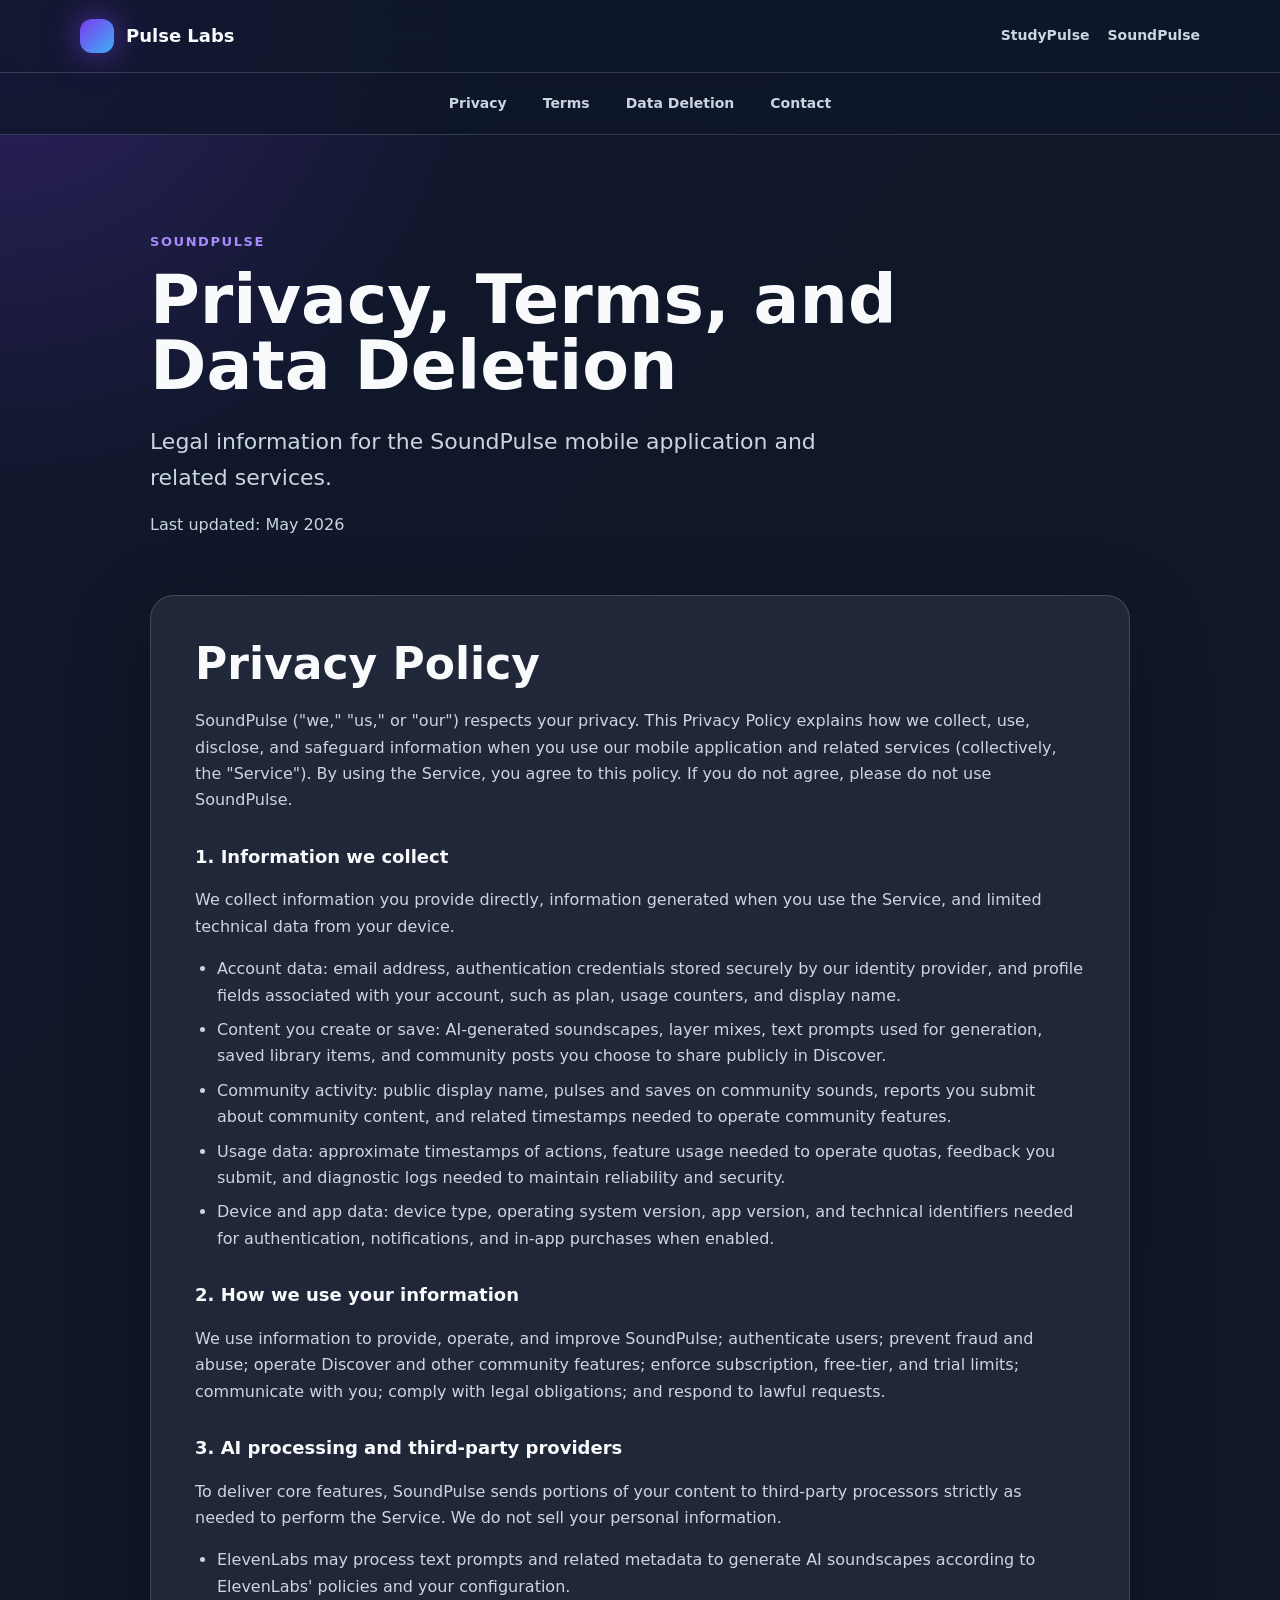
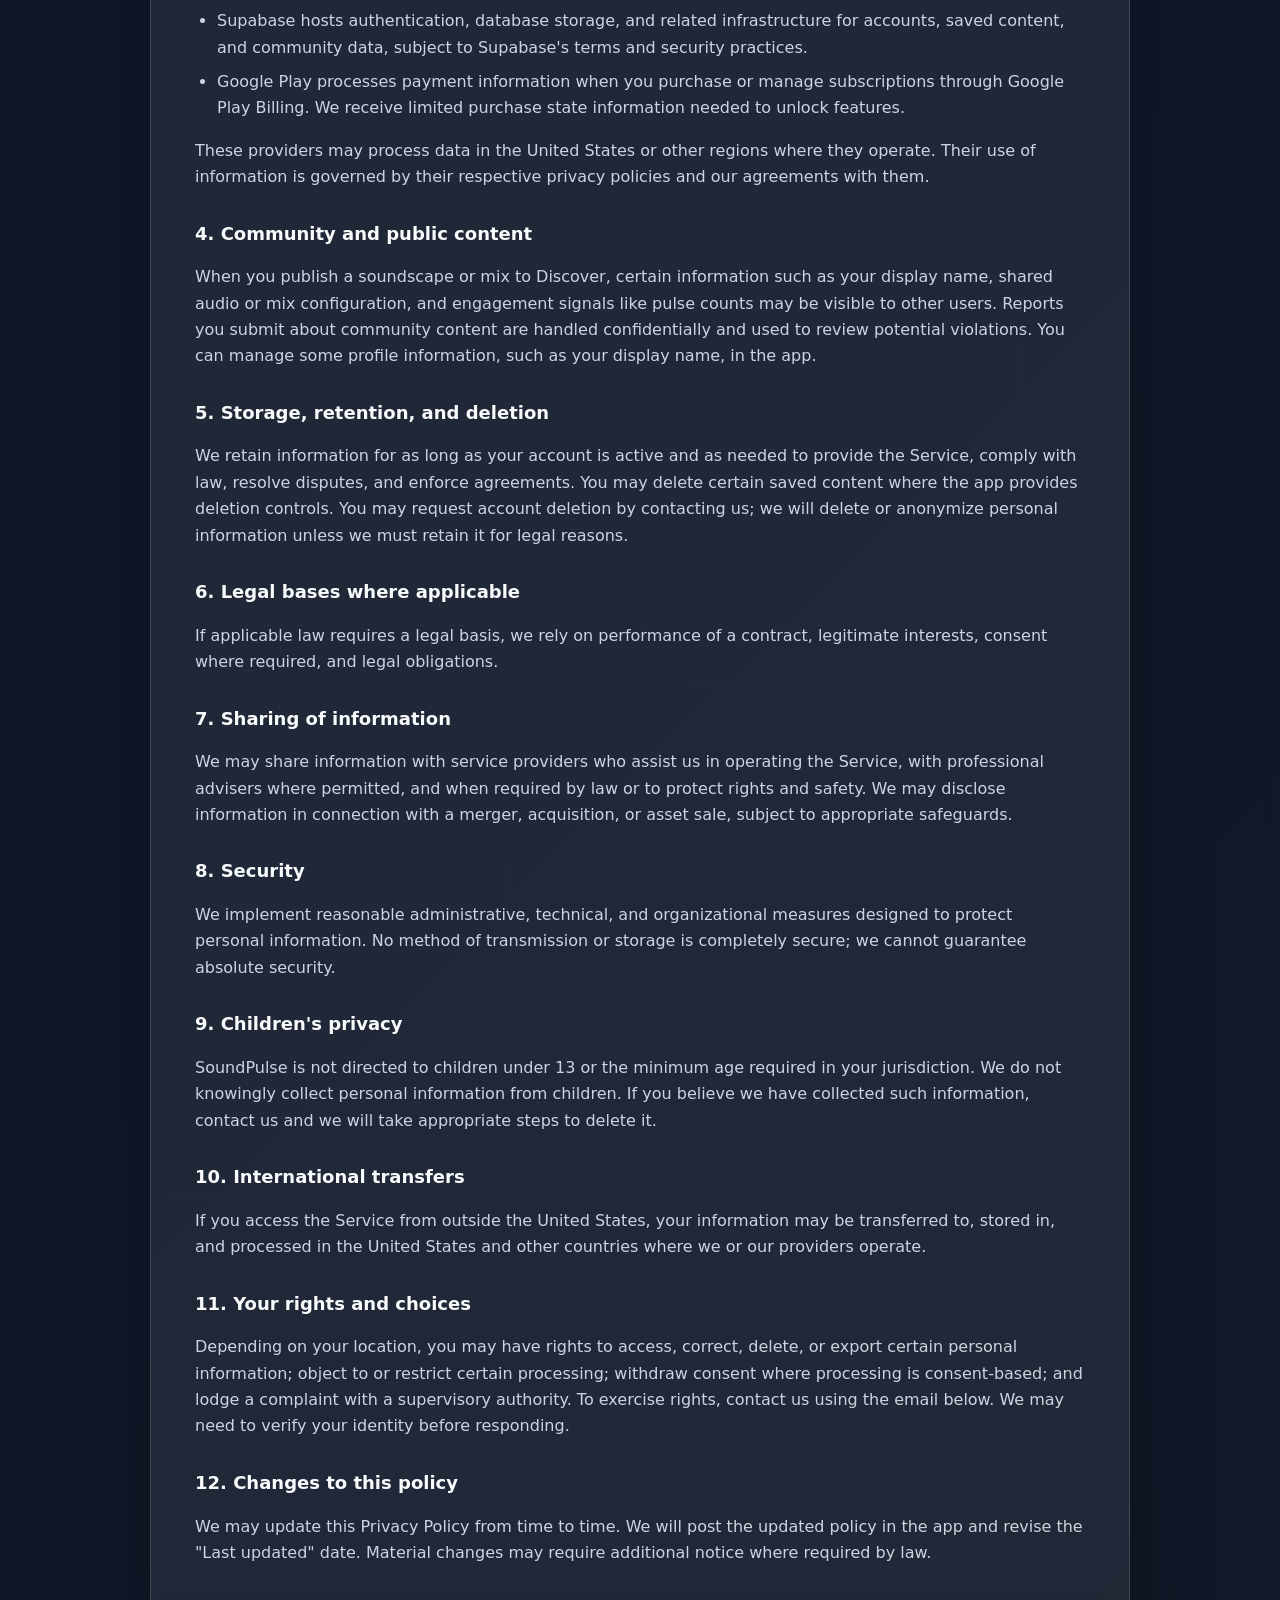
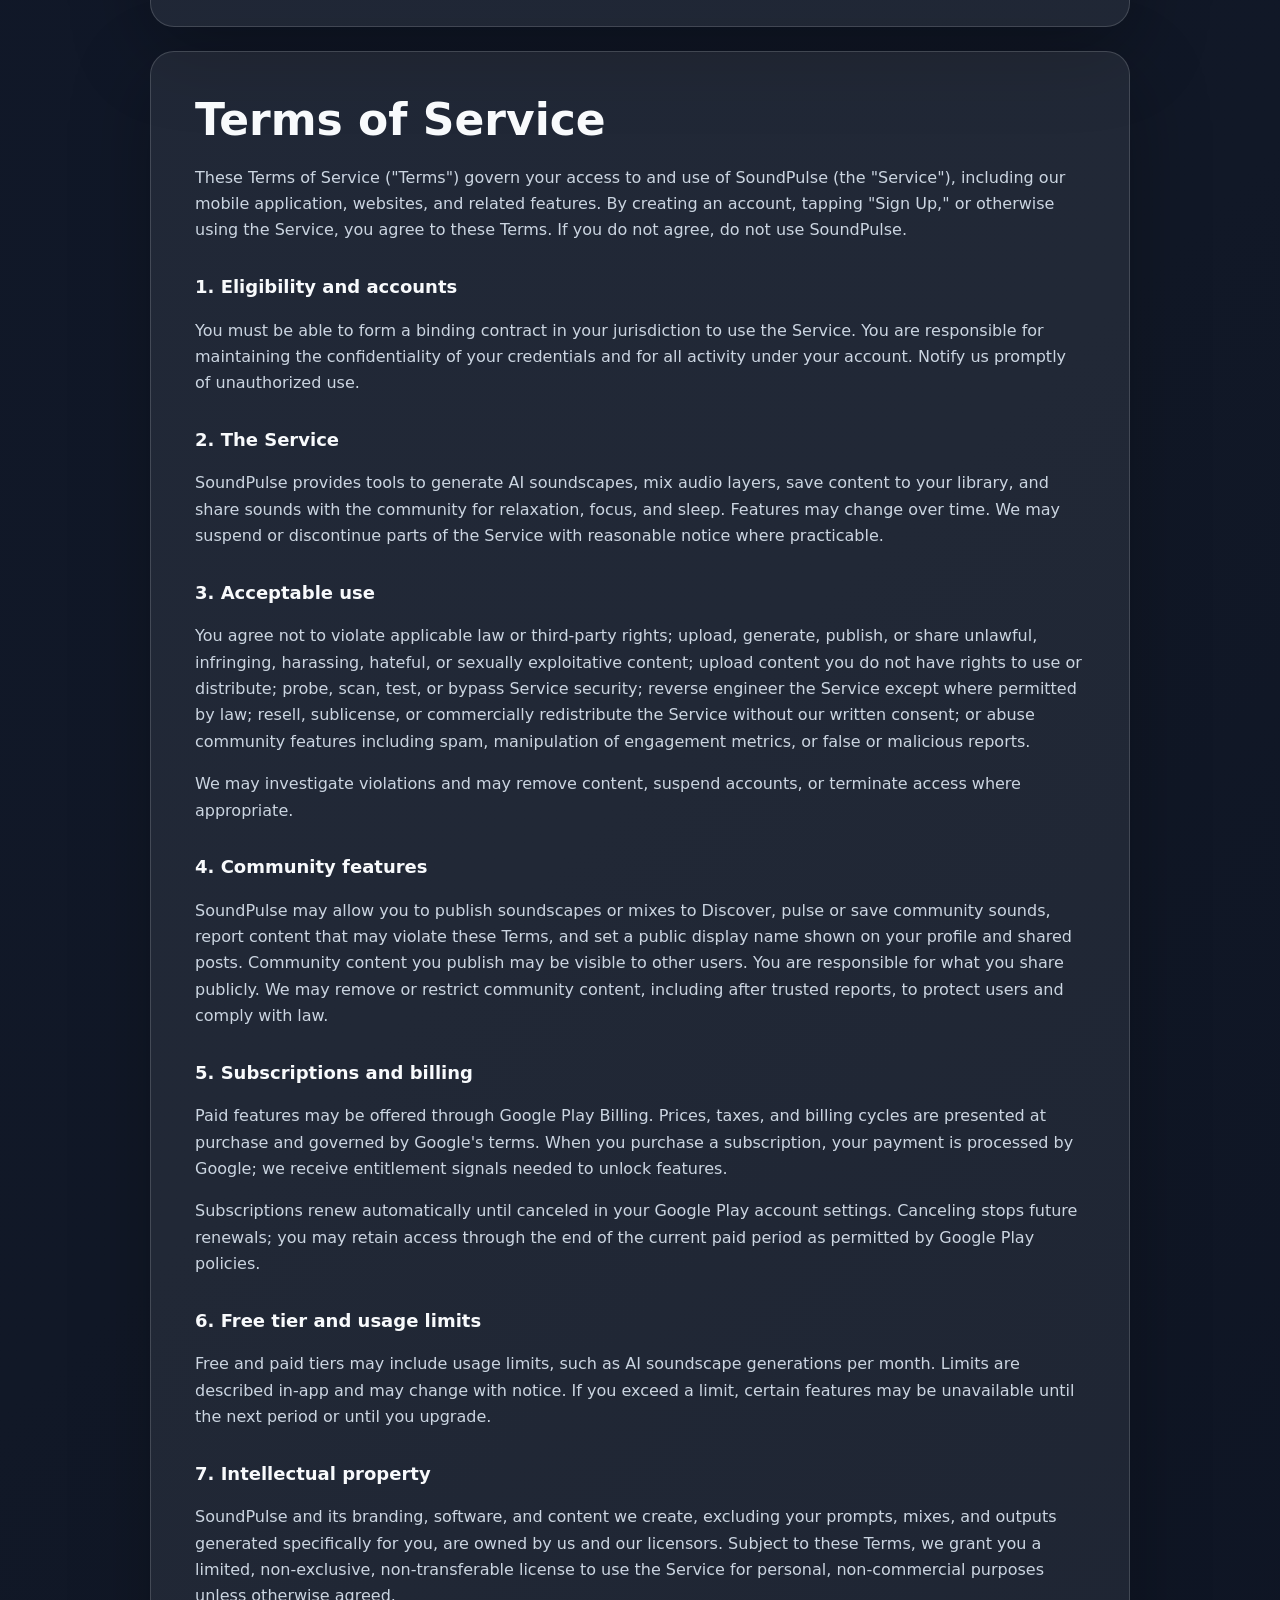
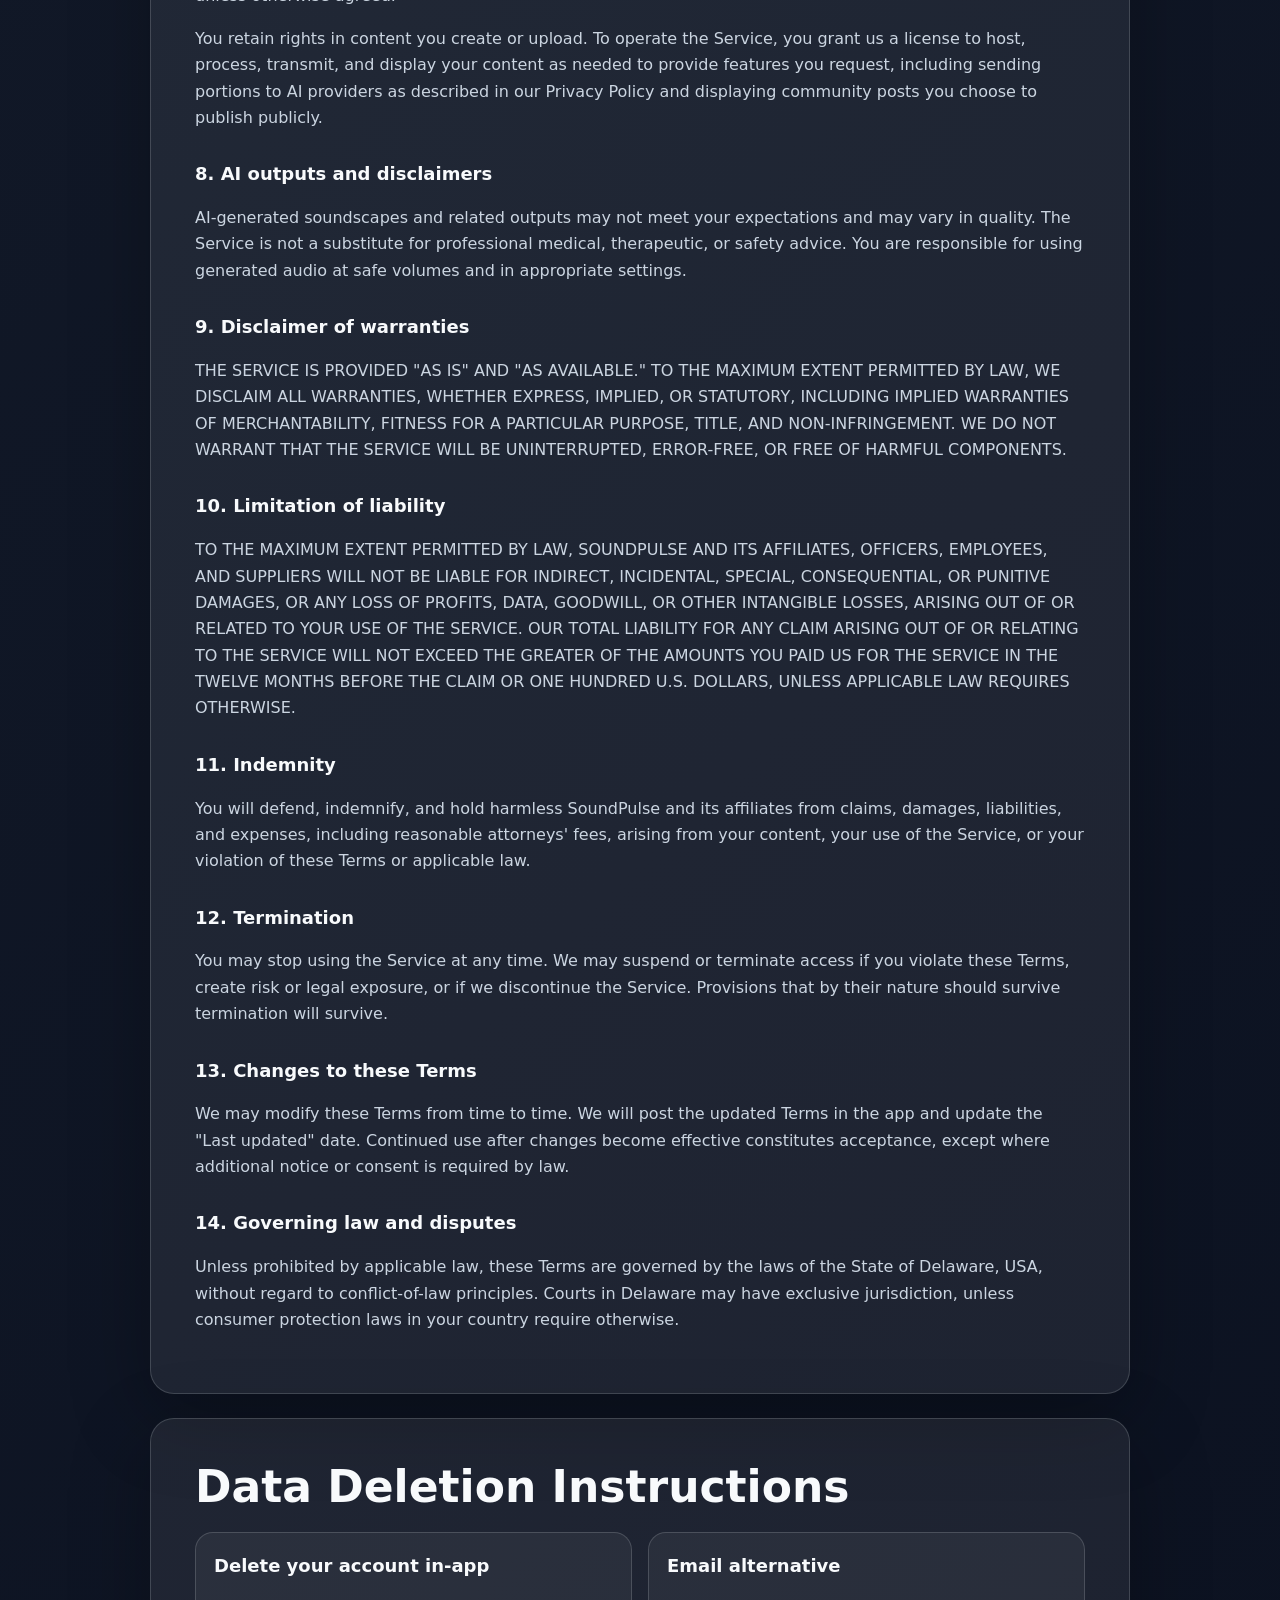
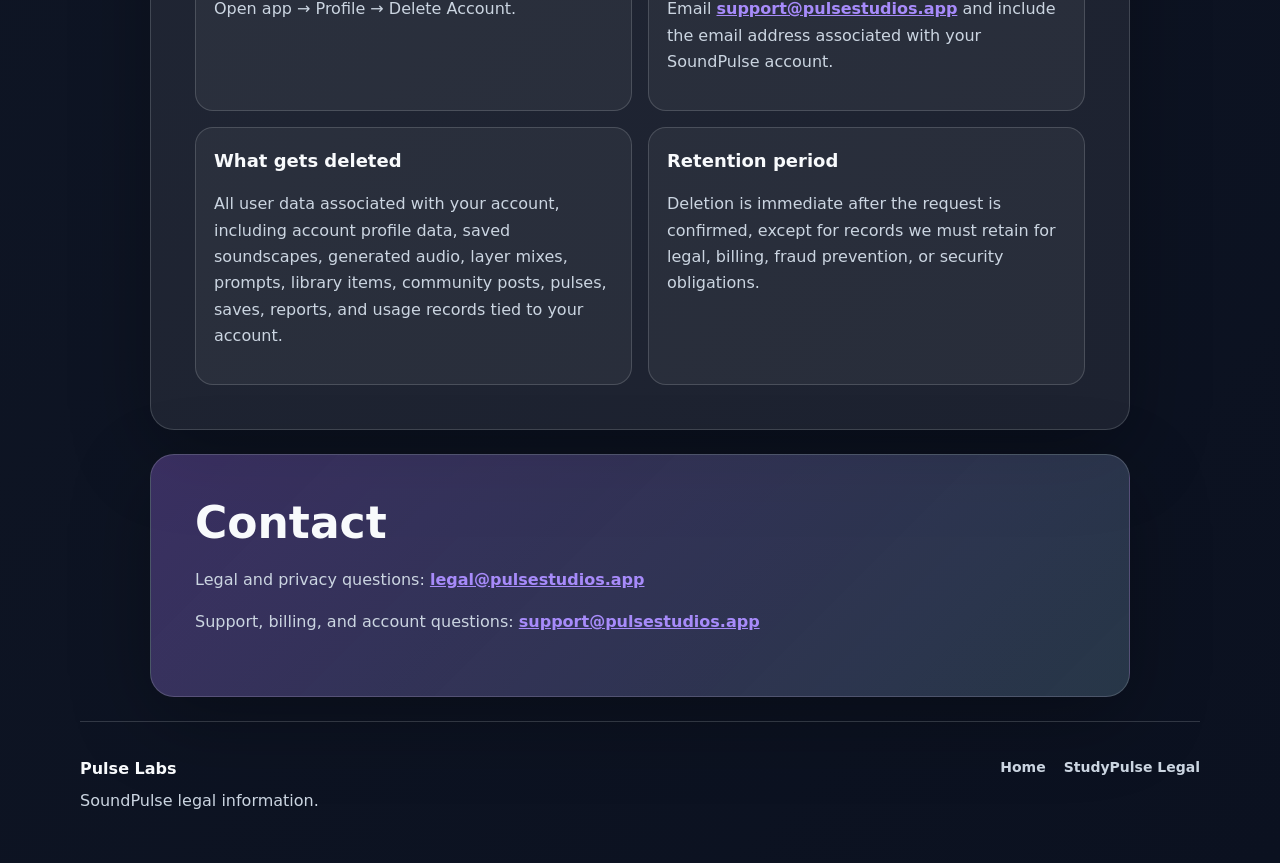
==== soundpulse-legal.html @ 5aa5e96c "Create Pulse Labs legal website" ====
<!DOCTYPE html>
<html lang="en">
<head>
  <meta charset="UTF-8">
  <meta name="viewport" content="width=device-width, initial-scale=1.0">
  <title>SoundPulse Legal | Pulse Labs</title>
  <meta name="description" content="SoundPulse privacy policy, terms of service, data deletion instructions, and contact information.">
  <link rel="stylesheet" href="styles.css">
</head>
<body>
  <header class="site-header">
    <nav class="site-nav" aria-label="Main navigation">
      <a class="brand" href="index.html" aria-label="Pulse Labs home">
        <span class="brand-mark" aria-hidden="true"></span>
        <span>Pulse Labs</span>
      </a>
      <div class="nav-links">
        <a href="studypulse-legal.html">StudyPulse</a>
        <a href="soundpulse-legal.html">SoundPulse</a>
      </div>
    </nav>
  </header>

  <nav class="section-nav" aria-label="SoundPulse legal sections">
    <a href="#privacy">Privacy</a>
    <a href="#terms">Terms</a>
    <a href="#data-deletion">Data Deletion</a>
    <a href="#contact">Contact</a>
  </nav>

  <main class="legal-main">
    <section class="hero legal-hero">
      <p class="eyebrow">SoundPulse</p>
      <h1>Privacy, Terms, and Data Deletion</h1>
      <p class="hero-copy">Legal information for the SoundPulse mobile application and related services.</p>
      <p class="muted">Last updated: May 2026</p>
    </section>

    <section class="legal-section" id="privacy">
      <h2>Privacy Policy</h2>
      <p>
        SoundPulse ("we," "us," or "our") respects your privacy. This Privacy Policy explains how we collect, use,
        disclose, and safeguard information when you use our mobile application and related services (collectively, the
        "Service"). By using the Service, you agree to this policy. If you do not agree, please do not use SoundPulse.
      </p>

      <h3>1. Information we collect</h3>
      <p>We collect information you provide directly, information generated when you use the Service, and limited technical data from your device.</p>
      <ul>
        <li>Account data: email address, authentication credentials stored securely by our identity provider, and profile fields associated with your account, such as plan, usage counters, and display name.</li>
        <li>Content you create or save: AI-generated soundscapes, layer mixes, text prompts used for generation, saved library items, and community posts you choose to share publicly in Discover.</li>
        <li>Community activity: public display name, pulses and saves on community sounds, reports you submit about community content, and related timestamps needed to operate community features.</li>
        <li>Usage data: approximate timestamps of actions, feature usage needed to operate quotas, feedback you submit, and diagnostic logs needed to maintain reliability and security.</li>
        <li>Device and app data: device type, operating system version, app version, and technical identifiers needed for authentication, notifications, and in-app purchases when enabled.</li>
      </ul>

      <h3>2. How we use your information</h3>
      <p>We use information to provide, operate, and improve SoundPulse; authenticate users; prevent fraud and abuse; operate Discover and other community features; enforce subscription, free-tier, and trial limits; communicate with you; comply with legal obligations; and respond to lawful requests.</p>

      <h3>3. AI processing and third-party providers</h3>
      <p>
        To deliver core features, SoundPulse sends portions of your content to third-party processors strictly as needed
        to perform the Service. We do not sell your personal information.
      </p>
      <ul>
        <li>ElevenLabs may process text prompts and related metadata to generate AI soundscapes according to ElevenLabs' policies and your configuration.</li>
        <li>Supabase hosts authentication, database storage, and related infrastructure for accounts, saved content, and community data, subject to Supabase's terms and security practices.</li>
        <li>Google Play processes payment information when you purchase or manage subscriptions through Google Play Billing. We receive limited purchase state information needed to unlock features.</li>
      </ul>
      <p>These providers may process data in the United States or other regions where they operate. Their use of information is governed by their respective privacy policies and our agreements with them.</p>

      <h3>4. Community and public content</h3>
      <p>When you publish a soundscape or mix to Discover, certain information such as your display name, shared audio or mix configuration, and engagement signals like pulse counts may be visible to other users. Reports you submit about community content are handled confidentially and used to review potential violations. You can manage some profile information, such as your display name, in the app.</p>

      <h3>5. Storage, retention, and deletion</h3>
      <p>
        We retain information for as long as your account is active and as needed to provide the Service, comply with
        law, resolve disputes, and enforce agreements. You may delete certain saved content where the app provides
        deletion controls. You may request account deletion by contacting us; we will delete or anonymize personal
        information unless we must retain it for legal reasons.
      </p>

      <h3>6. Legal bases where applicable</h3>
      <p>If applicable law requires a legal basis, we rely on performance of a contract, legitimate interests, consent where required, and legal obligations.</p>

      <h3>7. Sharing of information</h3>
      <p>We may share information with service providers who assist us in operating the Service, with professional advisers where permitted, and when required by law or to protect rights and safety. We may disclose information in connection with a merger, acquisition, or asset sale, subject to appropriate safeguards.</p>

      <h3>8. Security</h3>
      <p>We implement reasonable administrative, technical, and organizational measures designed to protect personal information. No method of transmission or storage is completely secure; we cannot guarantee absolute security.</p>

      <h3>9. Children's privacy</h3>
      <p>SoundPulse is not directed to children under 13 or the minimum age required in your jurisdiction. We do not knowingly collect personal information from children. If you believe we have collected such information, contact us and we will take appropriate steps to delete it.</p>

      <h3>10. International transfers</h3>
      <p>If you access the Service from outside the United States, your information may be transferred to, stored in, and processed in the United States and other countries where we or our providers operate.</p>

      <h3>11. Your rights and choices</h3>
      <p>Depending on your location, you may have rights to access, correct, delete, or export certain personal information; object to or restrict certain processing; withdraw consent where processing is consent-based; and lodge a complaint with a supervisory authority. To exercise rights, contact us using the email below. We may need to verify your identity before responding.</p>

      <h3>12. Changes to this policy</h3>
      <p>We may update this Privacy Policy from time to time. We will post the updated policy in the app and revise the "Last updated" date. Material changes may require additional notice where required by law.</p>
    </section>

    <section class="legal-section" id="terms">
      <h2>Terms of Service</h2>
      <p>
        These Terms of Service ("Terms") govern your access to and use of SoundPulse (the "Service"), including our
        mobile application, websites, and related features. By creating an account, tapping "Sign Up," or otherwise using
        the Service, you agree to these Terms. If you do not agree, do not use SoundPulse.
      </p>

      <h3>1. Eligibility and accounts</h3>
      <p>You must be able to form a binding contract in your jurisdiction to use the Service. You are responsible for maintaining the confidentiality of your credentials and for all activity under your account. Notify us promptly of unauthorized use.</p>

      <h3>2. The Service</h3>
      <p>SoundPulse provides tools to generate AI soundscapes, mix audio layers, save content to your library, and share sounds with the community for relaxation, focus, and sleep. Features may change over time. We may suspend or discontinue parts of the Service with reasonable notice where practicable.</p>

      <h3>3. Acceptable use</h3>
      <p>You agree not to violate applicable law or third-party rights; upload, generate, publish, or share unlawful, infringing, harassing, hateful, or sexually exploitative content; upload content you do not have rights to use or distribute; probe, scan, test, or bypass Service security; reverse engineer the Service except where permitted by law; resell, sublicense, or commercially redistribute the Service without our written consent; or abuse community features including spam, manipulation of engagement metrics, or false or malicious reports.</p>
      <p>We may investigate violations and may remove content, suspend accounts, or terminate access where appropriate.</p>

      <h3>4. Community features</h3>
      <p>SoundPulse may allow you to publish soundscapes or mixes to Discover, pulse or save community sounds, report content that may violate these Terms, and set a public display name shown on your profile and shared posts. Community content you publish may be visible to other users. You are responsible for what you share publicly. We may remove or restrict community content, including after trusted reports, to protect users and comply with law.</p>

      <h3>5. Subscriptions and billing</h3>
      <p>Paid features may be offered through Google Play Billing. Prices, taxes, and billing cycles are presented at purchase and governed by Google's terms. When you purchase a subscription, your payment is processed by Google; we receive entitlement signals needed to unlock features.</p>
      <p>Subscriptions renew automatically until canceled in your Google Play account settings. Canceling stops future renewals; you may retain access through the end of the current paid period as permitted by Google Play policies.</p>

      <h3>6. Free tier and usage limits</h3>
      <p>Free and paid tiers may include usage limits, such as AI soundscape generations per month. Limits are described in-app and may change with notice. If you exceed a limit, certain features may be unavailable until the next period or until you upgrade.</p>

      <h3>7. Intellectual property</h3>
      <p>SoundPulse and its branding, software, and content we create, excluding your prompts, mixes, and outputs generated specifically for you, are owned by us and our licensors. Subject to these Terms, we grant you a limited, non-exclusive, non-transferable license to use the Service for personal, non-commercial purposes unless otherwise agreed.</p>
      <p>You retain rights in content you create or upload. To operate the Service, you grant us a license to host, process, transmit, and display your content as needed to provide features you request, including sending portions to AI providers as described in our Privacy Policy and displaying community posts you choose to publish publicly.</p>

      <h3>8. AI outputs and disclaimers</h3>
      <p>AI-generated soundscapes and related outputs may not meet your expectations and may vary in quality. The Service is not a substitute for professional medical, therapeutic, or safety advice. You are responsible for using generated audio at safe volumes and in appropriate settings.</p>

      <h3>9. Disclaimer of warranties</h3>
      <p>THE SERVICE IS PROVIDED "AS IS" AND "AS AVAILABLE." TO THE MAXIMUM EXTENT PERMITTED BY LAW, WE DISCLAIM ALL WARRANTIES, WHETHER EXPRESS, IMPLIED, OR STATUTORY, INCLUDING IMPLIED WARRANTIES OF MERCHANTABILITY, FITNESS FOR A PARTICULAR PURPOSE, TITLE, AND NON-INFRINGEMENT. WE DO NOT WARRANT THAT THE SERVICE WILL BE UNINTERRUPTED, ERROR-FREE, OR FREE OF HARMFUL COMPONENTS.</p>

      <h3>10. Limitation of liability</h3>
      <p>TO THE MAXIMUM EXTENT PERMITTED BY LAW, SOUNDPULSE AND ITS AFFILIATES, OFFICERS, EMPLOYEES, AND SUPPLIERS WILL NOT BE LIABLE FOR INDIRECT, INCIDENTAL, SPECIAL, CONSEQUENTIAL, OR PUNITIVE DAMAGES, OR ANY LOSS OF PROFITS, DATA, GOODWILL, OR OTHER INTANGIBLE LOSSES, ARISING OUT OF OR RELATED TO YOUR USE OF THE SERVICE. OUR TOTAL LIABILITY FOR ANY CLAIM ARISING OUT OF OR RELATING TO THE SERVICE WILL NOT EXCEED THE GREATER OF THE AMOUNTS YOU PAID US FOR THE SERVICE IN THE TWELVE MONTHS BEFORE THE CLAIM OR ONE HUNDRED U.S. DOLLARS, UNLESS APPLICABLE LAW REQUIRES OTHERWISE.</p>

      <h3>11. Indemnity</h3>
      <p>You will defend, indemnify, and hold harmless SoundPulse and its affiliates from claims, damages, liabilities, and expenses, including reasonable attorneys' fees, arising from your content, your use of the Service, or your violation of these Terms or applicable law.</p>

      <h3>12. Termination</h3>
      <p>You may stop using the Service at any time. We may suspend or terminate access if you violate these Terms, create risk or legal exposure, or if we discontinue the Service. Provisions that by their nature should survive termination will survive.</p>

      <h3>13. Changes to these Terms</h3>
      <p>We may modify these Terms from time to time. We will post the updated Terms in the app and update the "Last updated" date. Continued use after changes become effective constitutes acceptance, except where additional notice or consent is required by law.</p>

      <h3>14. Governing law and disputes</h3>
      <p>Unless prohibited by applicable law, these Terms are governed by the laws of the State of Delaware, USA, without regard to conflict-of-law principles. Courts in Delaware may have exclusive jurisdiction, unless consumer protection laws in your country require otherwise.</p>
    </section>

    <section class="legal-section" id="data-deletion">
      <h2>Data Deletion Instructions</h2>
      <div class="deletion-grid">
        <div>
          <h3>Delete your account in-app</h3>
          <p>Open app &rarr; Profile &rarr; Delete Account.</p>
        </div>
        <div>
          <h3>Email alternative</h3>
          <p>Email <a href="mailto:support@pulsestudios.app">support@pulsestudios.app</a> and include the email address associated with your SoundPulse account.</p>
        </div>
        <div>
          <h3>What gets deleted</h3>
          <p>All user data associated with your account, including account profile data, saved soundscapes, generated audio, layer mixes, prompts, library items, community posts, pulses, saves, reports, and usage records tied to your account.</p>
        </div>
        <div>
          <h3>Retention period</h3>
          <p>Deletion is immediate after the request is confirmed, except for records we must retain for legal, billing, fraud prevention, or security obligations.</p>
        </div>
      </div>
    </section>

    <section class="legal-section contact-section" id="contact">
      <h2>Contact</h2>
      <p>Legal and privacy questions: <a href="mailto:legal@pulsestudios.app">legal@pulsestudios.app</a></p>
      <p>Support, billing, and account questions: <a href="mailto:support@pulsestudios.app">support@pulsestudios.app</a></p>
    </section>
  </main>

  <footer class="footer">
    <div>
      <strong>Pulse Labs</strong>
      <p>SoundPulse legal information.</p>
    </div>
    <div class="footer-links">
      <a href="index.html">Home</a>
      <a href="studypulse-legal.html">StudyPulse Legal</a>
    </div>
  </footer>
</body>
</html>
---- styles.css ----
:root {
  --bg: #0F172A;
  --bg-soft: #111C33;
  --surface: rgba(248, 250, 252, 0.07);
  --surface-strong: rgba(248, 250, 252, 0.11);
  --border: rgba(248, 250, 252, 0.16);
  --text: #F8FAFC;
  --muted: #CBD5E1;
  --primary: #7C3AED;
  --primary-light: #A78BFA;
  --accent: #38BDF8;
  --success: #22C55E;
  --shadow: 0 24px 80px rgba(0, 0, 0, 0.28);
}

* {
  box-sizing: border-box;
}

html {
  scroll-behavior: smooth;
}

body {
  min-height: 100vh;
  margin: 0;
  background:
    radial-gradient(circle at top left, rgba(124, 58, 237, 0.28), transparent 32rem),
    linear-gradient(135deg, #0F172A 0%, #111827 54%, #0B1120 100%);
  color: var(--text);
  font-family: Inter, ui-sans-serif, system-ui, -apple-system, BlinkMacSystemFont, "Segoe UI", sans-serif;
  line-height: 1.65;
}

a {
  color: inherit;
}

.site-header {
  position: sticky;
  top: 0;
  z-index: 30;
  border-bottom: 1px solid var(--border);
  background: rgba(15, 23, 42, 0.84);
  backdrop-filter: blur(16px);
}

.site-nav,
.footer,
main {
  width: min(1120px, calc(100% - 40px));
  margin: 0 auto;
}

.site-nav {
  display: flex;
  min-height: 72px;
  align-items: center;
  justify-content: space-between;
  gap: 24px;
}

.brand,
.nav-links,
.footer-links,
.hero-actions,
.card-actions {
  display: flex;
  align-items: center;
}

.brand {
  gap: 12px;
  color: var(--text);
  font-size: 18px;
  font-weight: 800;
  letter-spacing: 0;
  text-decoration: none;
}

.brand-mark {
  width: 34px;
  height: 34px;
  border-radius: 12px;
  background:
    linear-gradient(135deg, rgba(124, 58, 237, 1), rgba(56, 189, 248, 0.9)),
    var(--primary);
  box-shadow: 0 0 32px rgba(124, 58, 237, 0.7);
}

.nav-links,
.footer-links {
  gap: 18px;
  flex-wrap: wrap;
}

.nav-links a,
.footer-links a,
.section-nav a {
  color: var(--muted);
  font-size: 14px;
  font-weight: 650;
  text-decoration: none;
}

.nav-links a:hover,
.footer-links a:hover,
.section-nav a:hover,
.legal-section a:hover {
  color: var(--text);
}

.section-nav {
  position: sticky;
  top: 72px;
  z-index: 25;
  display: flex;
  justify-content: center;
  gap: 8px;
  padding: 10px 20px;
  border-bottom: 1px solid var(--border);
  background: rgba(15, 23, 42, 0.78);
  backdrop-filter: blur(14px);
}

.section-nav a {
  border: 1px solid transparent;
  border-radius: 999px;
  padding: 8px 13px;
}

.section-nav a:hover {
  border-color: var(--border);
  background: var(--surface);
}

.hero {
  padding: 96px 0 72px;
}

.landing-hero {
  display: grid;
  grid-template-columns: minmax(0, 1.08fr) minmax(320px, 0.72fr);
  gap: 48px;
  align-items: center;
  min-height: calc(100vh - 72px);
}

.hero-content {
  max-width: 760px;
}

.eyebrow {
  margin: 0 0 14px;
  color: var(--primary-light);
  font-size: 13px;
  font-weight: 800;
  letter-spacing: 0.12em;
  text-transform: uppercase;
}

h1,
h2,
h3,
p {
  overflow-wrap: break-word;
}

h1 {
  max-width: 820px;
  margin: 0;
  color: var(--text);
  font-size: clamp(42px, 8vw, 84px);
  line-height: 0.98;
  letter-spacing: 0;
}

h2 {
  margin: 0 0 20px;
  color: var(--text);
  font-size: clamp(28px, 4vw, 44px);
  line-height: 1.1;
  letter-spacing: 0;
}

h3 {
  margin: 28px 0 8px;
  color: var(--text);
  font-size: 18px;
  letter-spacing: 0;
}

.hero-copy {
  max-width: 700px;
  margin: 24px 0 0;
  color: var(--muted);
  font-size: clamp(18px, 2.3vw, 22px);
}

.hero-actions {
  gap: 12px;
  flex-wrap: wrap;
  margin-top: 32px;
}

.button {
  display: inline-flex;
  min-height: 44px;
  align-items: center;
  justify-content: center;
  border-radius: 999px;
  padding: 10px 18px;
  font-size: 14px;
  font-weight: 800;
  text-decoration: none;
}

.button.primary {
  background: var(--primary);
  color: var(--text);
  box-shadow: 0 14px 34px rgba(124, 58, 237, 0.32);
}

.button.secondary,
.button.ghost {
  border: 1px solid var(--border);
  background: var(--surface);
  color: var(--text);
}

.hero-panel {
  position: relative;
  overflow: hidden;
  min-height: 430px;
  border: 1px solid var(--border);
  border-radius: 28px;
  padding: 28px;
  background:
    linear-gradient(145deg, rgba(124, 58, 237, 0.22), rgba(56, 189, 248, 0.08)),
    var(--surface);
  box-shadow: var(--shadow);
}

.hero-panel p {
  position: absolute;
  right: 28px;
  bottom: 24px;
  left: 28px;
  margin: 0;
  color: var(--muted);
  font-size: 16px;
}

.pulse-lines {
  display: grid;
  height: 290px;
  grid-template-columns: repeat(5, 1fr);
  align-items: center;
  gap: 13px;
}

.pulse-lines span {
  display: block;
  border-radius: 999px;
  background: linear-gradient(180deg, var(--accent), var(--primary));
  box-shadow: 0 0 40px rgba(124, 58, 237, 0.5);
}

.pulse-lines span:nth-child(1) { height: 34%; }
.pulse-lines span:nth-child(2) { height: 64%; }
.pulse-lines span:nth-child(3) { height: 94%; }
.pulse-lines span:nth-child(4) { height: 55%; }
.pulse-lines span:nth-child(5) { height: 75%; }

.section {
  padding: 48px 0 96px;
}

.section-heading {
  margin-bottom: 24px;
}

.app-grid {
  display: grid;
  grid-template-columns: repeat(3, minmax(0, 1fr));
  gap: 18px;
}

.app-card,
.legal-section {
  border: 1px solid var(--border);
  border-radius: 24px;
  background: var(--surface);
  box-shadow: var(--shadow);
}

.app-card {
  display: flex;
  min-height: 390px;
  flex-direction: column;
  justify-content: space-between;
  gap: 24px;
  padding: 24px;
}

.app-card h3 {
  margin-top: 0;
  font-size: 24px;
}

.app-card p,
.legal-section p,
.legal-section li,
.muted,
.footer p {
  color: var(--muted);
}

.app-icon {
  display: grid;
  width: 58px;
  height: 58px;
  place-items: center;
  border-radius: 18px;
  color: var(--text);
  font-weight: 900;
}

.app-icon.study {
  background: linear-gradient(135deg, #22C55E, #38BDF8);
}

.app-icon.sound {
  background: linear-gradient(135deg, #7C3AED, #EC4899);
}

.app-icon.podcast {
  background: linear-gradient(135deg, #F59E0B, #7C3AED);
}

.card-actions {
  gap: 10px;
  flex-wrap: wrap;
}

.status-pill {
  display: inline-flex;
  min-height: 36px;
  align-items: center;
  border: 1px solid rgba(34, 197, 94, 0.38);
  border-radius: 999px;
  padding: 6px 12px;
  background: rgba(34, 197, 94, 0.12);
  color: #BBF7D0;
  font-size: 13px;
  font-weight: 800;
}

.legal-main {
  width: min(980px, calc(100% - 40px));
}

.legal-hero {
  padding-bottom: 40px;
}

.legal-hero h1 {
  font-size: clamp(38px, 6.5vw, 68px);
}

.legal-section {
  scroll-margin-top: 136px;
  margin: 0 0 24px;
  padding: clamp(24px, 4vw, 44px);
}

.legal-section a {
  color: var(--primary-light);
  font-weight: 800;
}

.legal-section ul {
  padding-left: 22px;
}

.legal-section li + li {
  margin-top: 8px;
}

.deletion-grid {
  display: grid;
  grid-template-columns: repeat(2, minmax(0, 1fr));
  gap: 16px;
}

.deletion-grid > div {
  border: 1px solid var(--border);
  border-radius: 18px;
  padding: 18px;
  background: rgba(248, 250, 252, 0.05);
}

.deletion-grid h3 {
  margin-top: 0;
}

.contact-section {
  background:
    linear-gradient(135deg, rgba(124, 58, 237, 0.22), rgba(56, 189, 248, 0.08)),
    var(--surface-strong);
}

.footer {
  display: flex;
  align-items: flex-start;
  justify-content: space-between;
  gap: 24px;
  padding: 34px 0 48px;
  border-top: 1px solid var(--border);
}

.footer p {
  margin: 6px 0 0;
}

@media (max-width: 900px) {
  .landing-hero,
  .app-grid,
  .deletion-grid {
    grid-template-columns: 1fr;
  }

  .landing-hero {
    min-height: auto;
    padding-top: 64px;
  }

  .hero-panel {
    min-height: 320px;
  }

  .app-card {
    min-height: auto;
  }
}

@media (max-width: 680px) {
  .site-nav,
  .footer,
  main,
  .legal-main {
    width: min(100% - 28px, 1120px);
  }

  .site-nav {
    min-height: 66px;
    align-items: flex-start;
    flex-direction: column;
    justify-content: center;
    padding: 12px 0;
  }

  .nav-links {
    gap: 12px;
  }

  .section-nav {
    top: 91px;
    justify-content: flex-start;
    overflow-x: auto;
  }

  .hero {
    padding: 54px 0 42px;
  }

  .landing-hero {
    gap: 28px;
  }

  .hero-actions,
  .card-actions {
    align-items: stretch;
    flex-direction: column;
  }

  .button {
    width: 100%;
  }

  .hero-panel {
    border-radius: 22px;
    padding: 20px;
  }

  .legal-section {
    scroll-margin-top: 154px;
    border-radius: 20px;
  }

  .footer {
    flex-direction: column;
  }
}
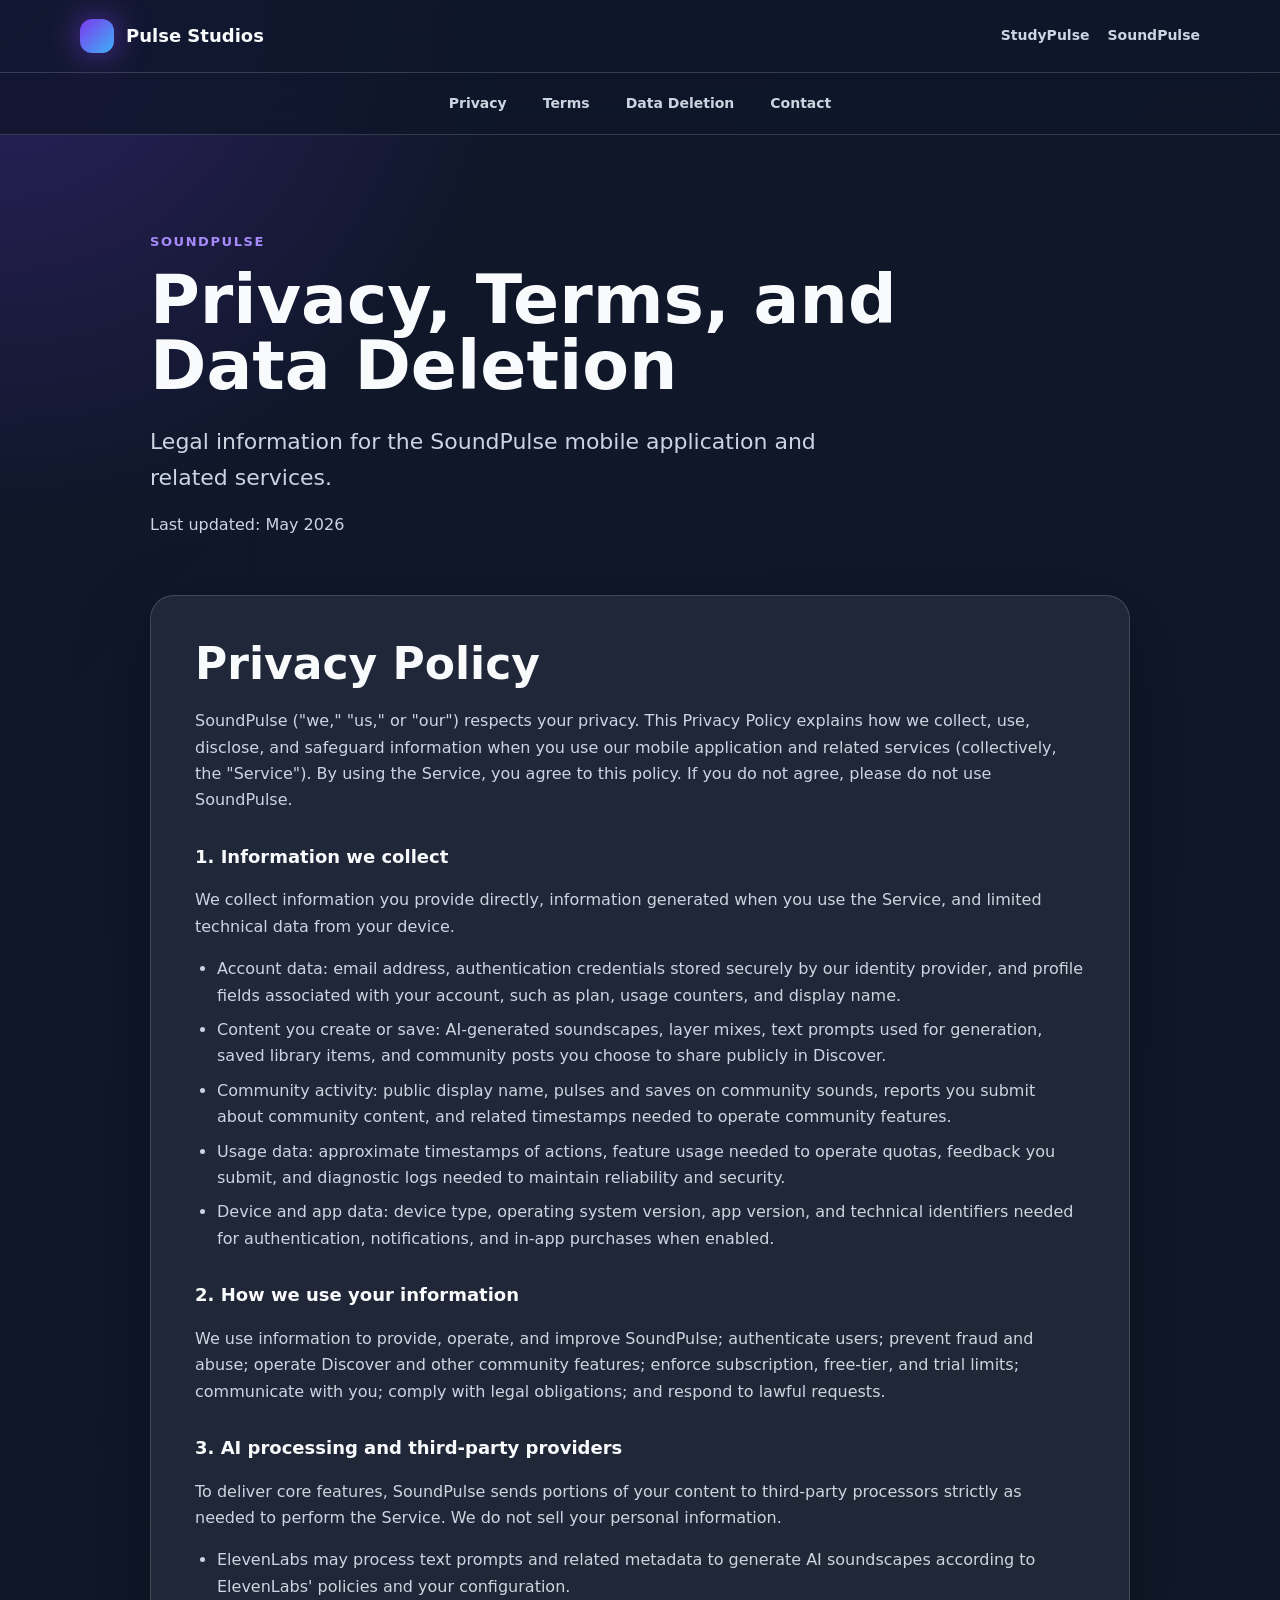
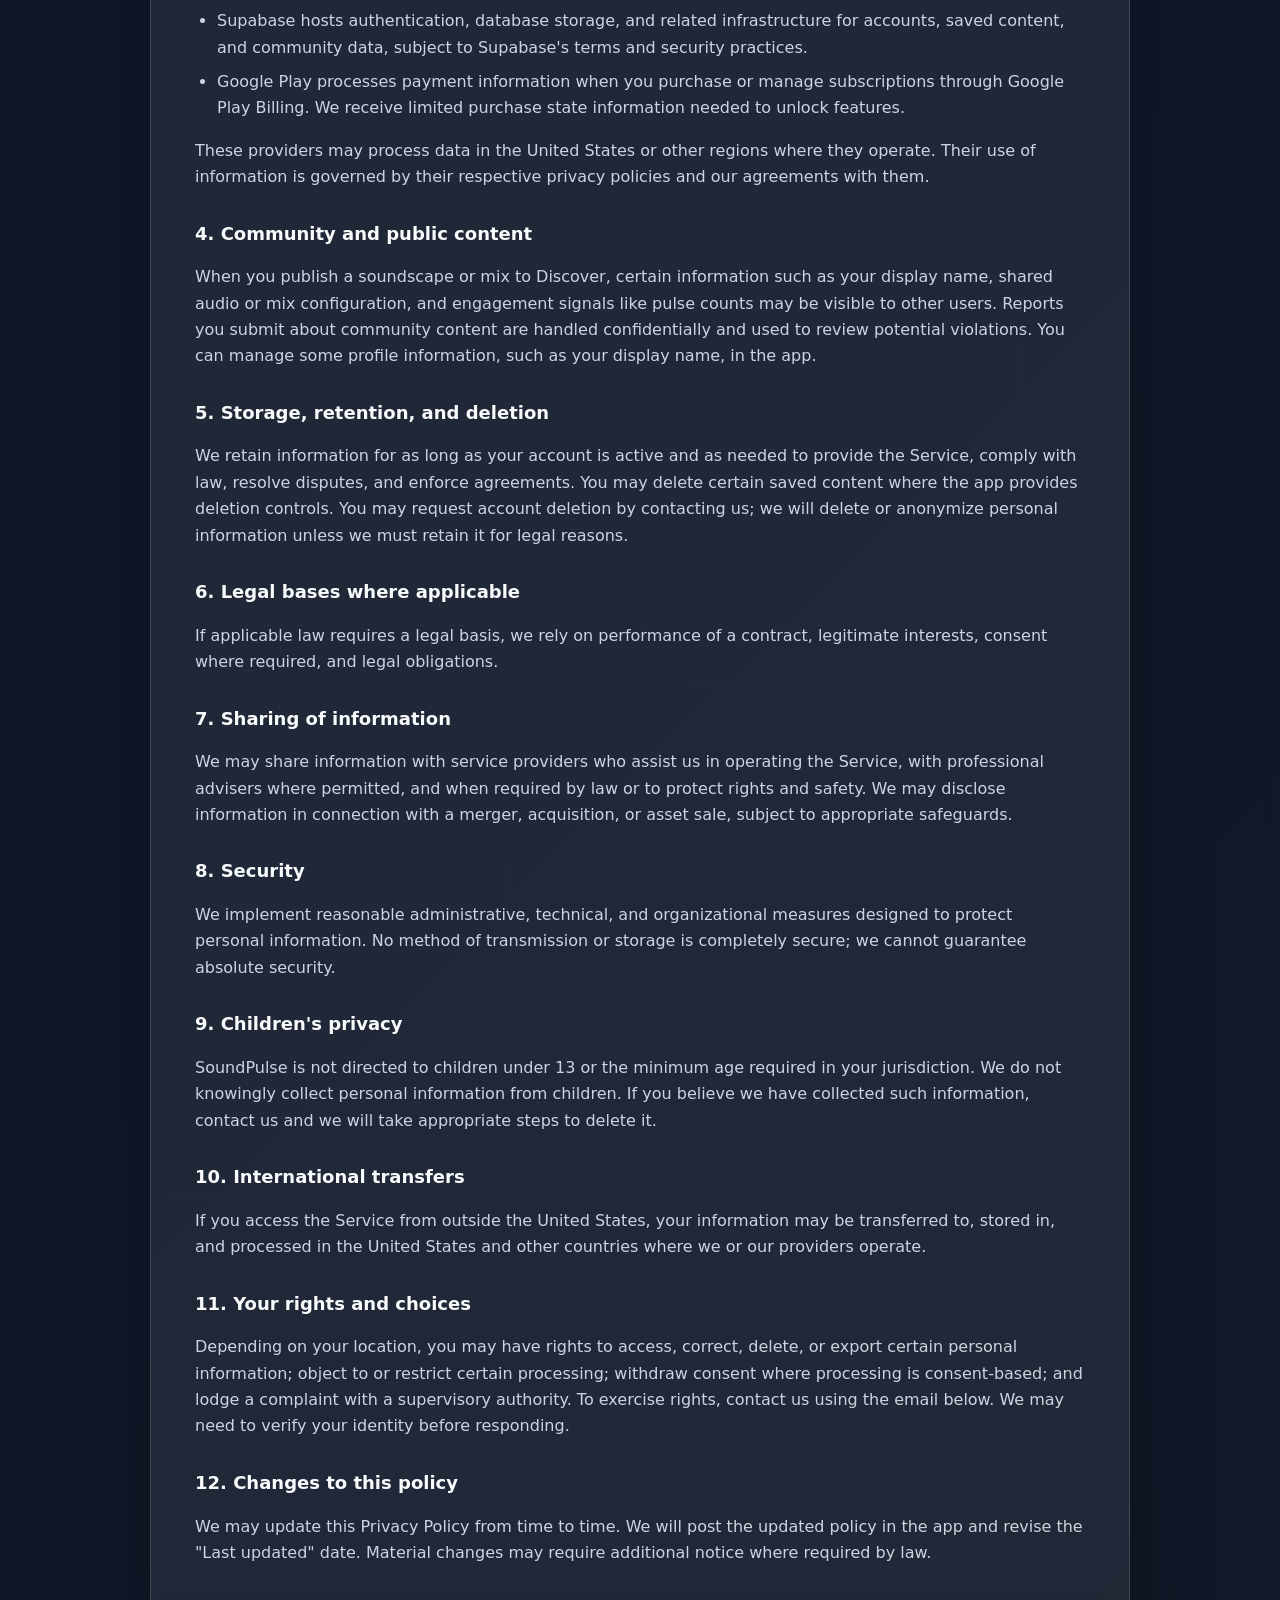
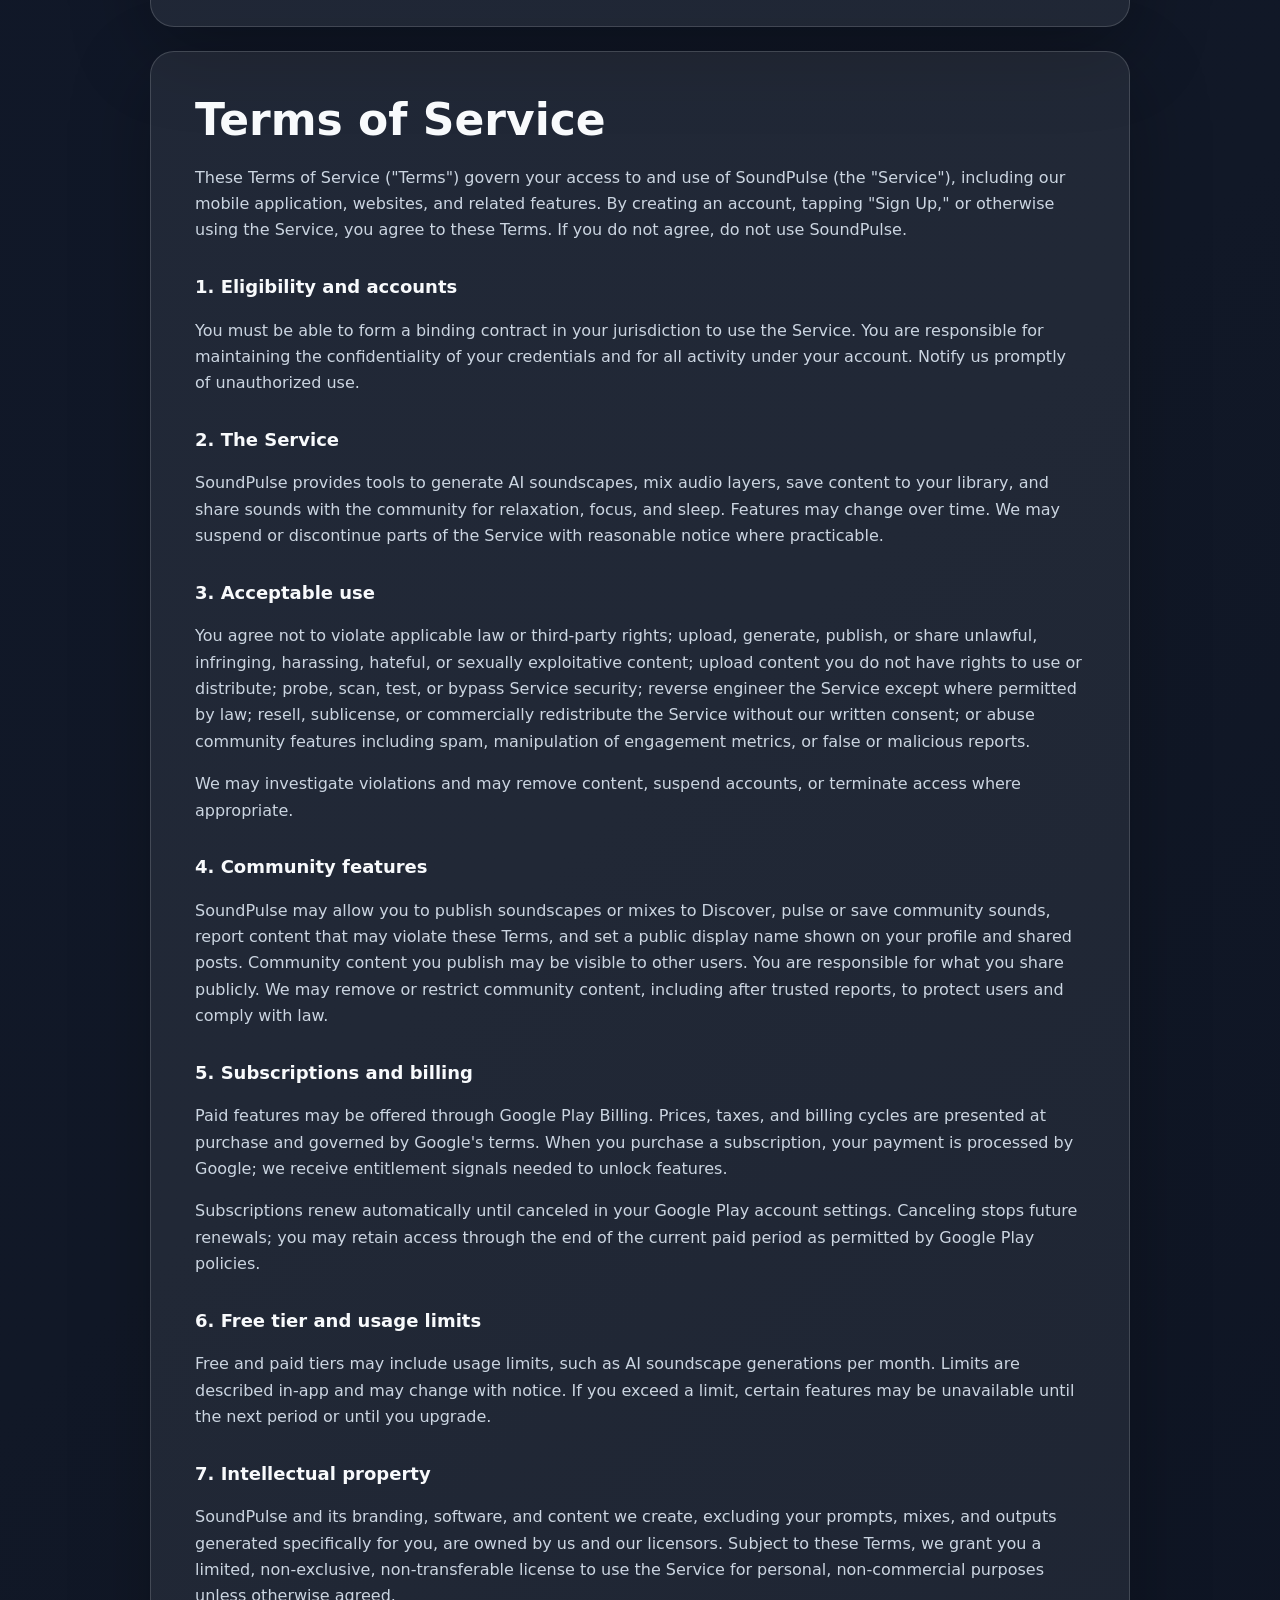
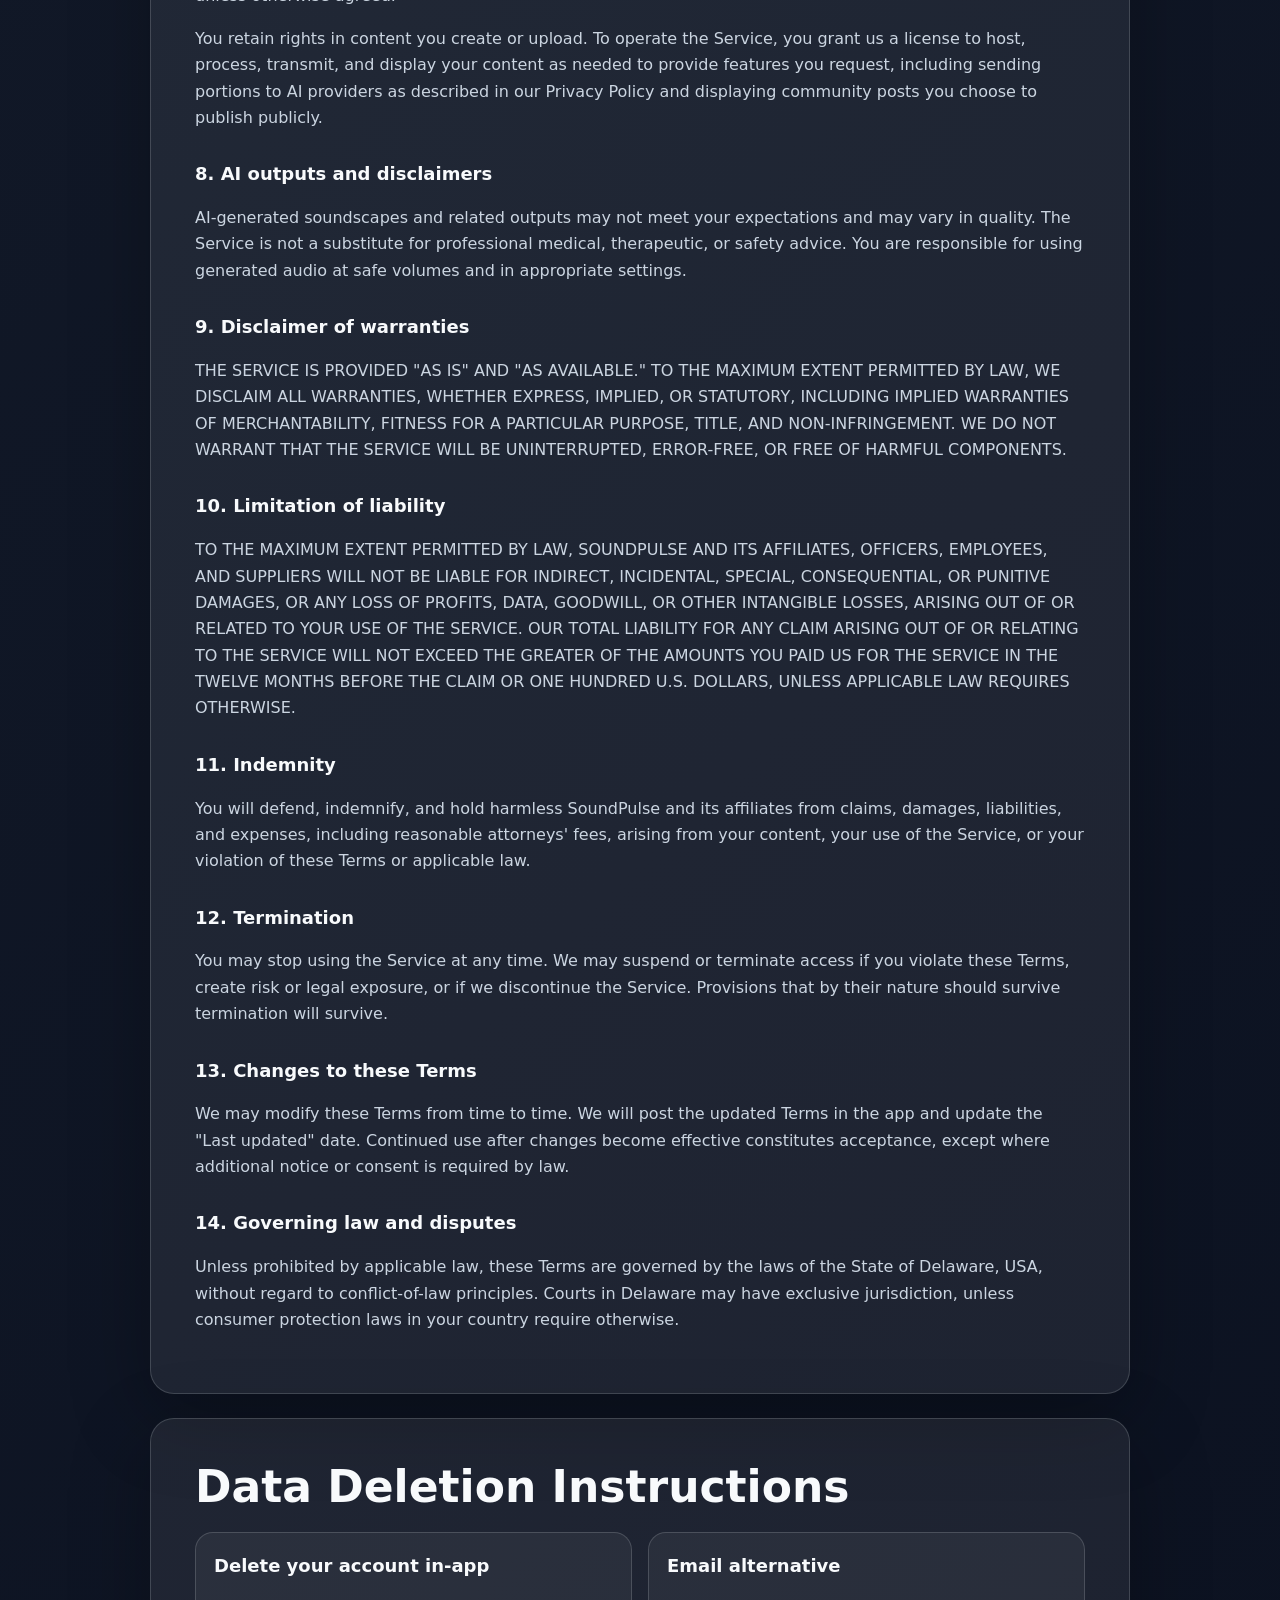
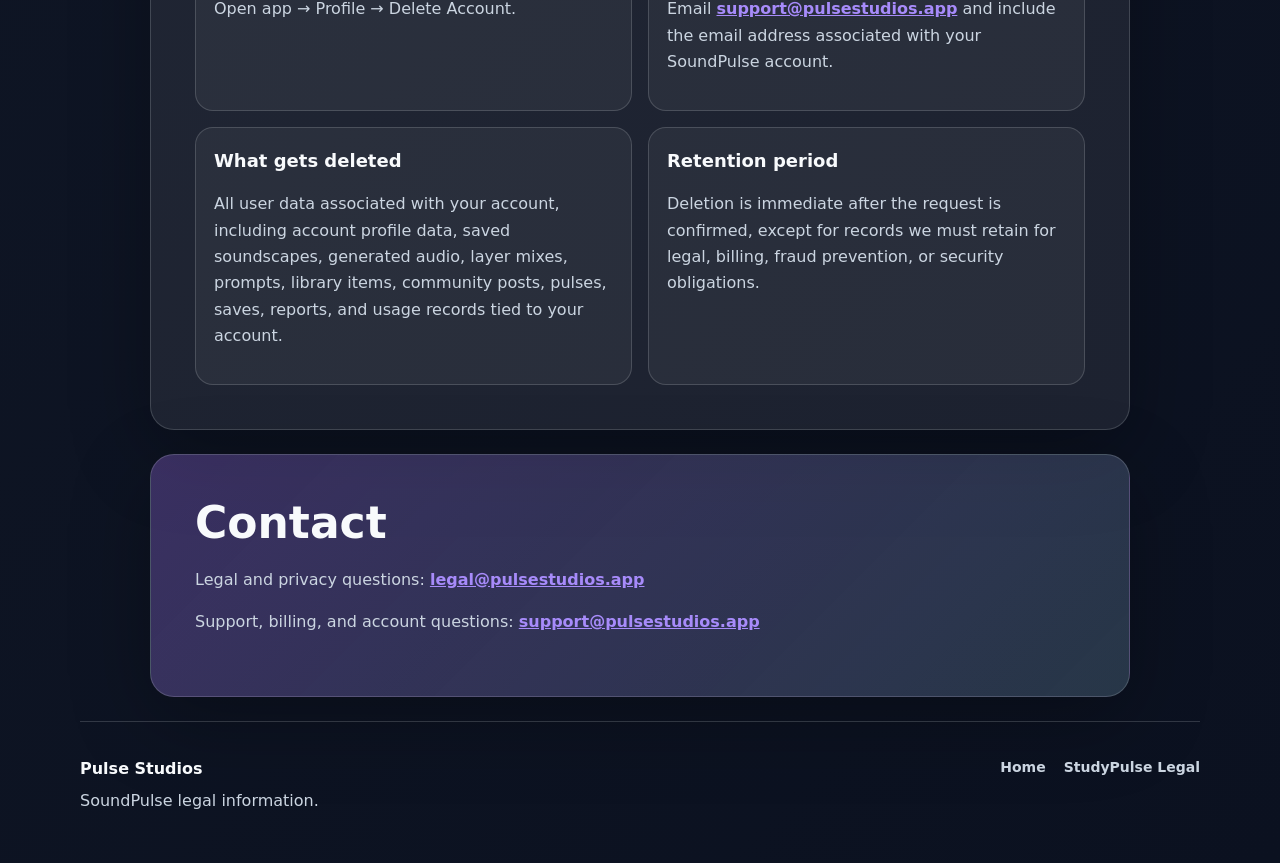
==== commit dfc9c413: "Rename Pulse Labs branding to Pulse Studios" ====
--- a/soundpulse-legal.html
+++ b/soundpulse-legal.html
@@ -3,16 +3,16 @@
 <head>
   <meta charset="UTF-8">
   <meta name="viewport" content="width=device-width, initial-scale=1.0">
-  <title>SoundPulse Legal | Pulse Labs</title>
+  <title>SoundPulse Legal | Pulse Studios</title>
   <meta name="description" content="SoundPulse privacy policy, terms of service, data deletion instructions, and contact information.">
   <link rel="stylesheet" href="styles.css">
 </head>
 <body>
   <header class="site-header">
     <nav class="site-nav" aria-label="Main navigation">
-      <a class="brand" href="index.html" aria-label="Pulse Labs home">
+      <a class="brand" href="index.html" aria-label="Pulse Studios home">
         <span class="brand-mark" aria-hidden="true"></span>
-        <span>Pulse Labs</span>
+        <span>Pulse Studios</span>
       </a>
       <div class="nav-links">
         <a href="studypulse-legal.html">StudyPulse</a>
@@ -187,7 +187,7 @@
 
   <footer class="footer">
     <div>
-      <strong>Pulse Labs</strong>
+      <strong>Pulse Studios</strong>
       <p>SoundPulse legal information.</p>
     </div>
     <div class="footer-links">
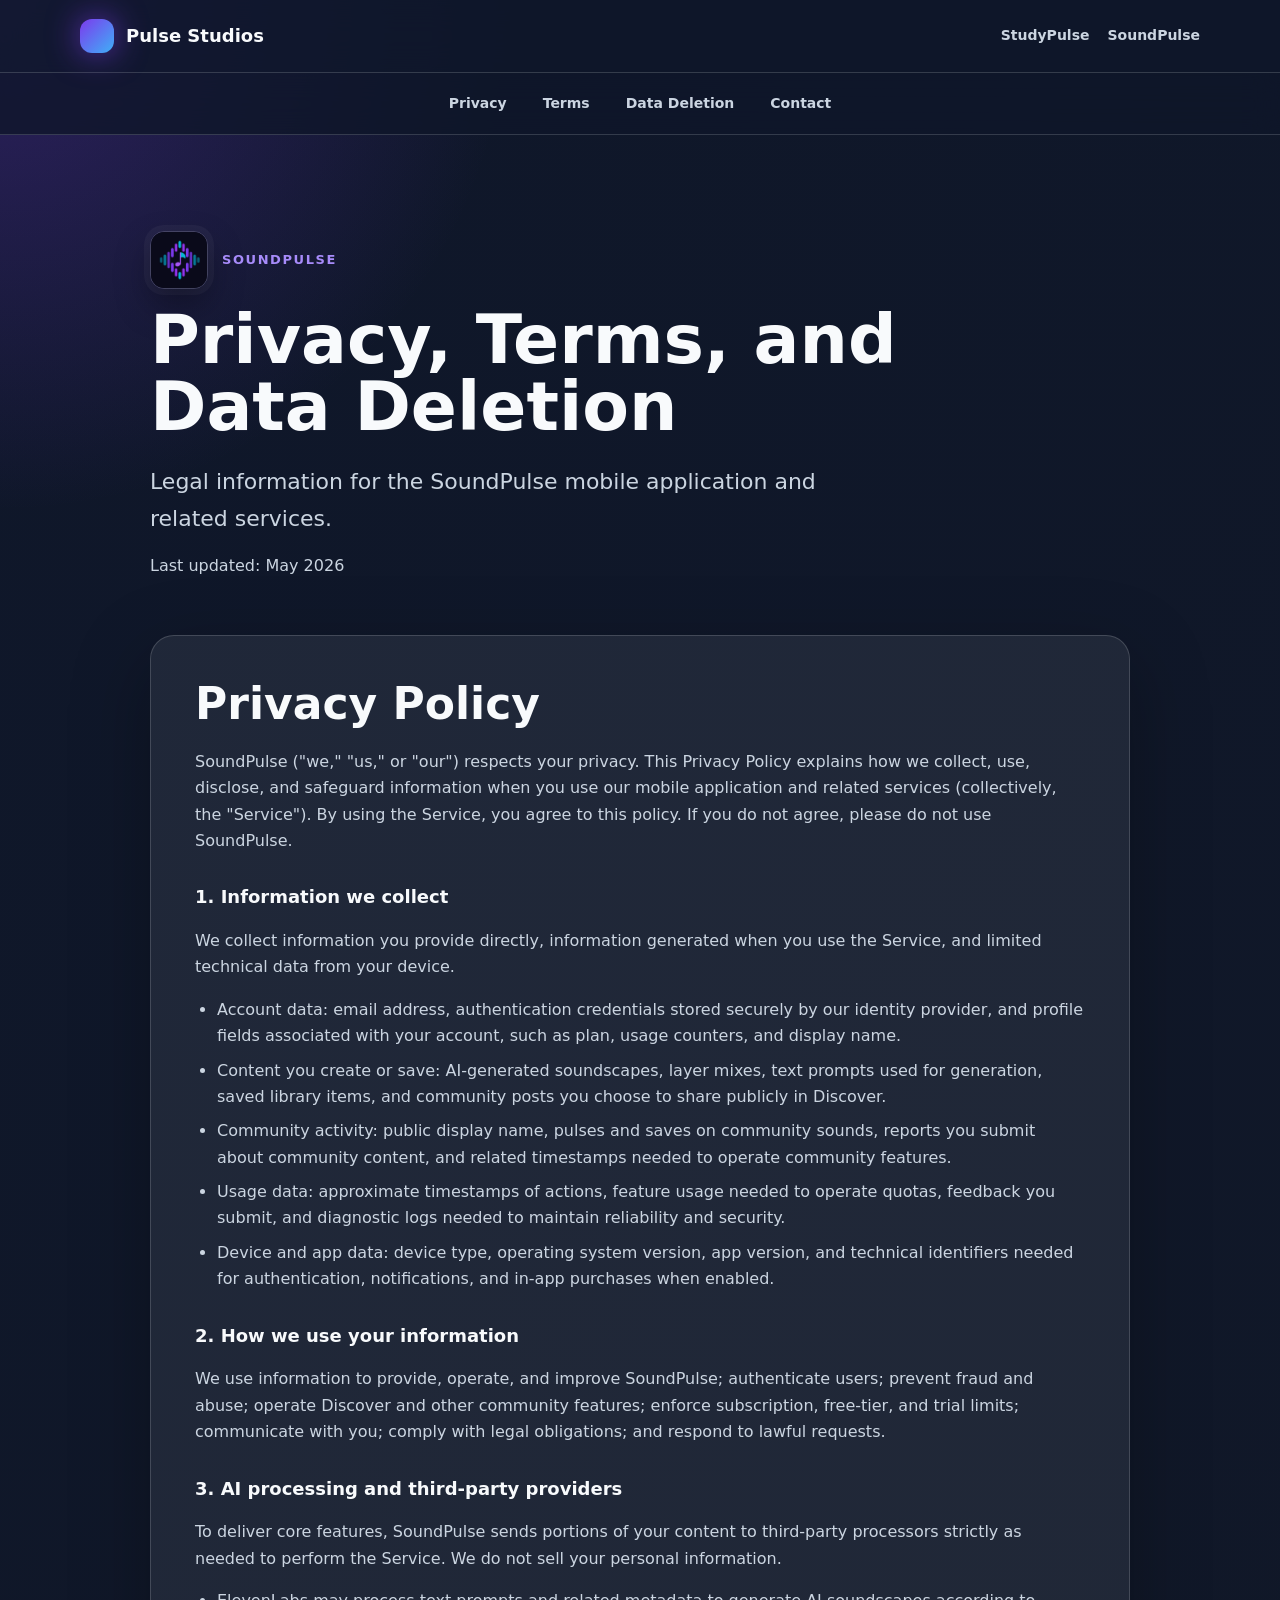
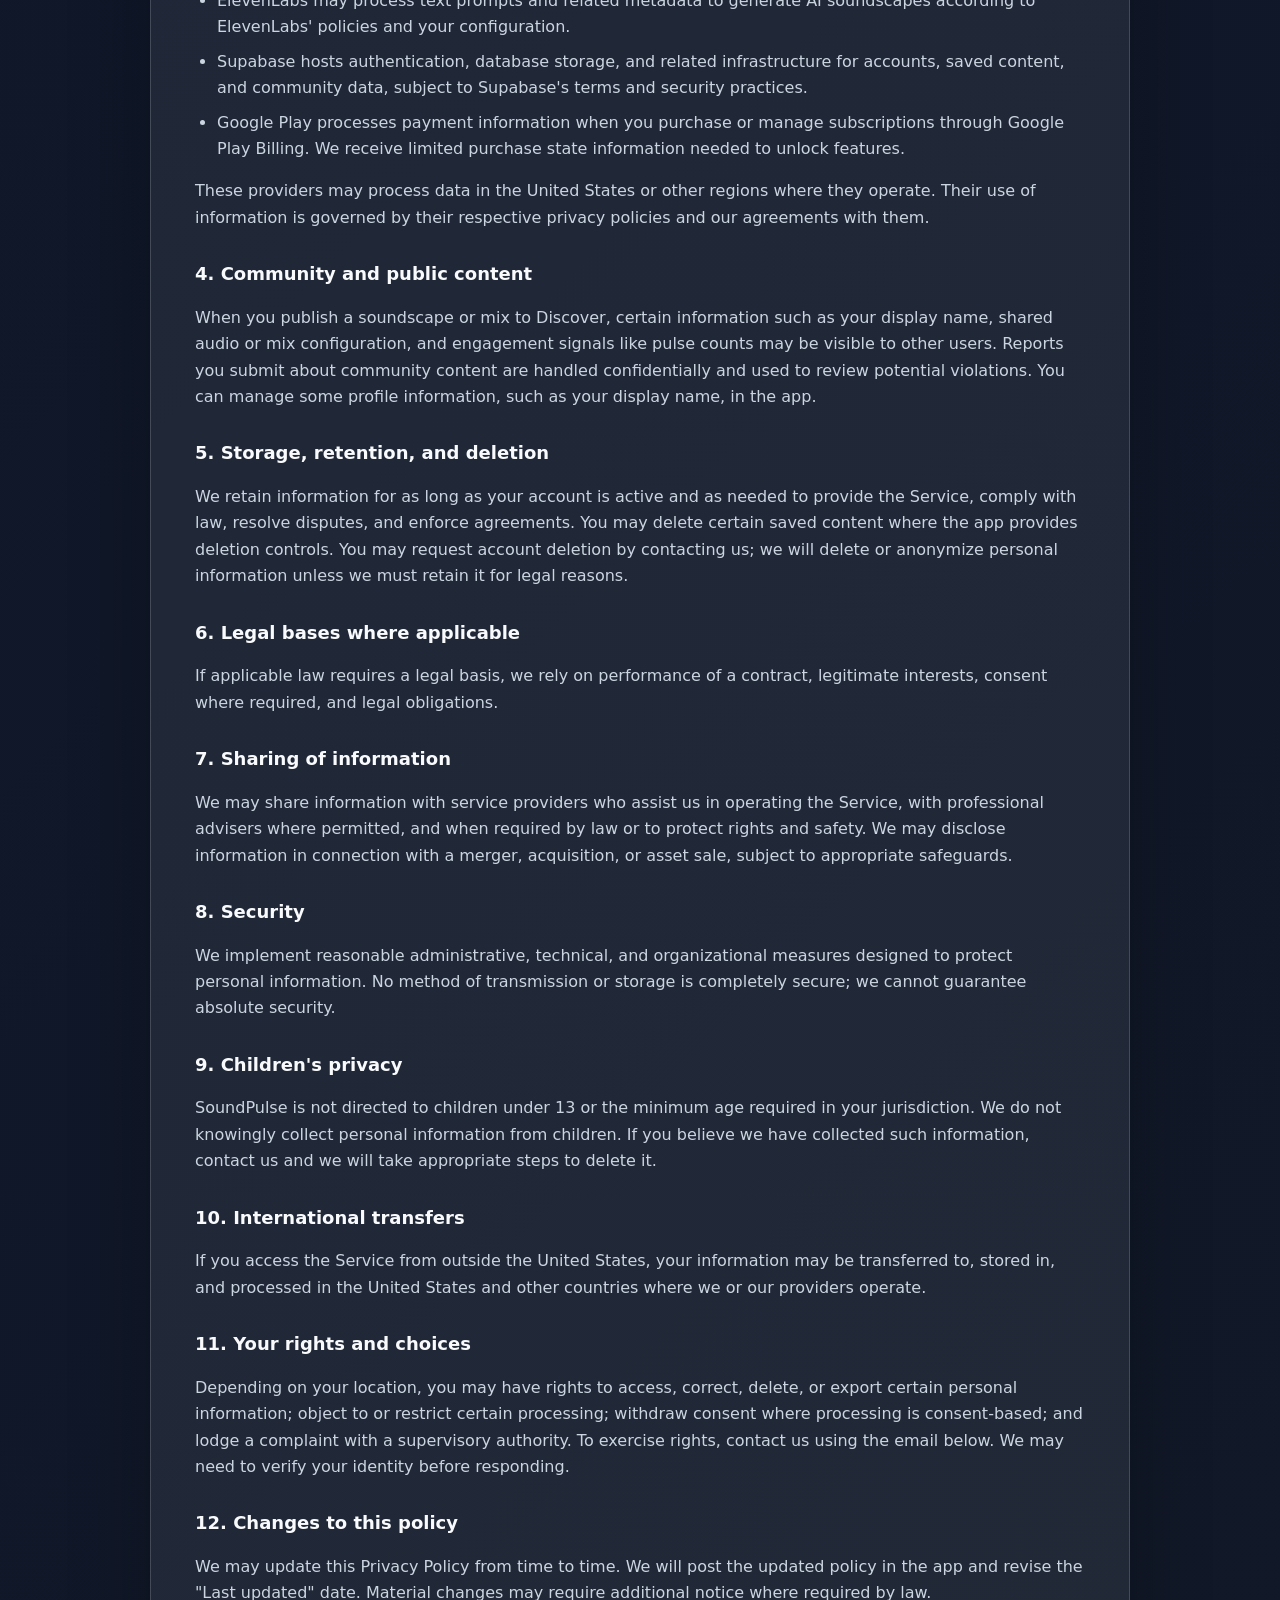
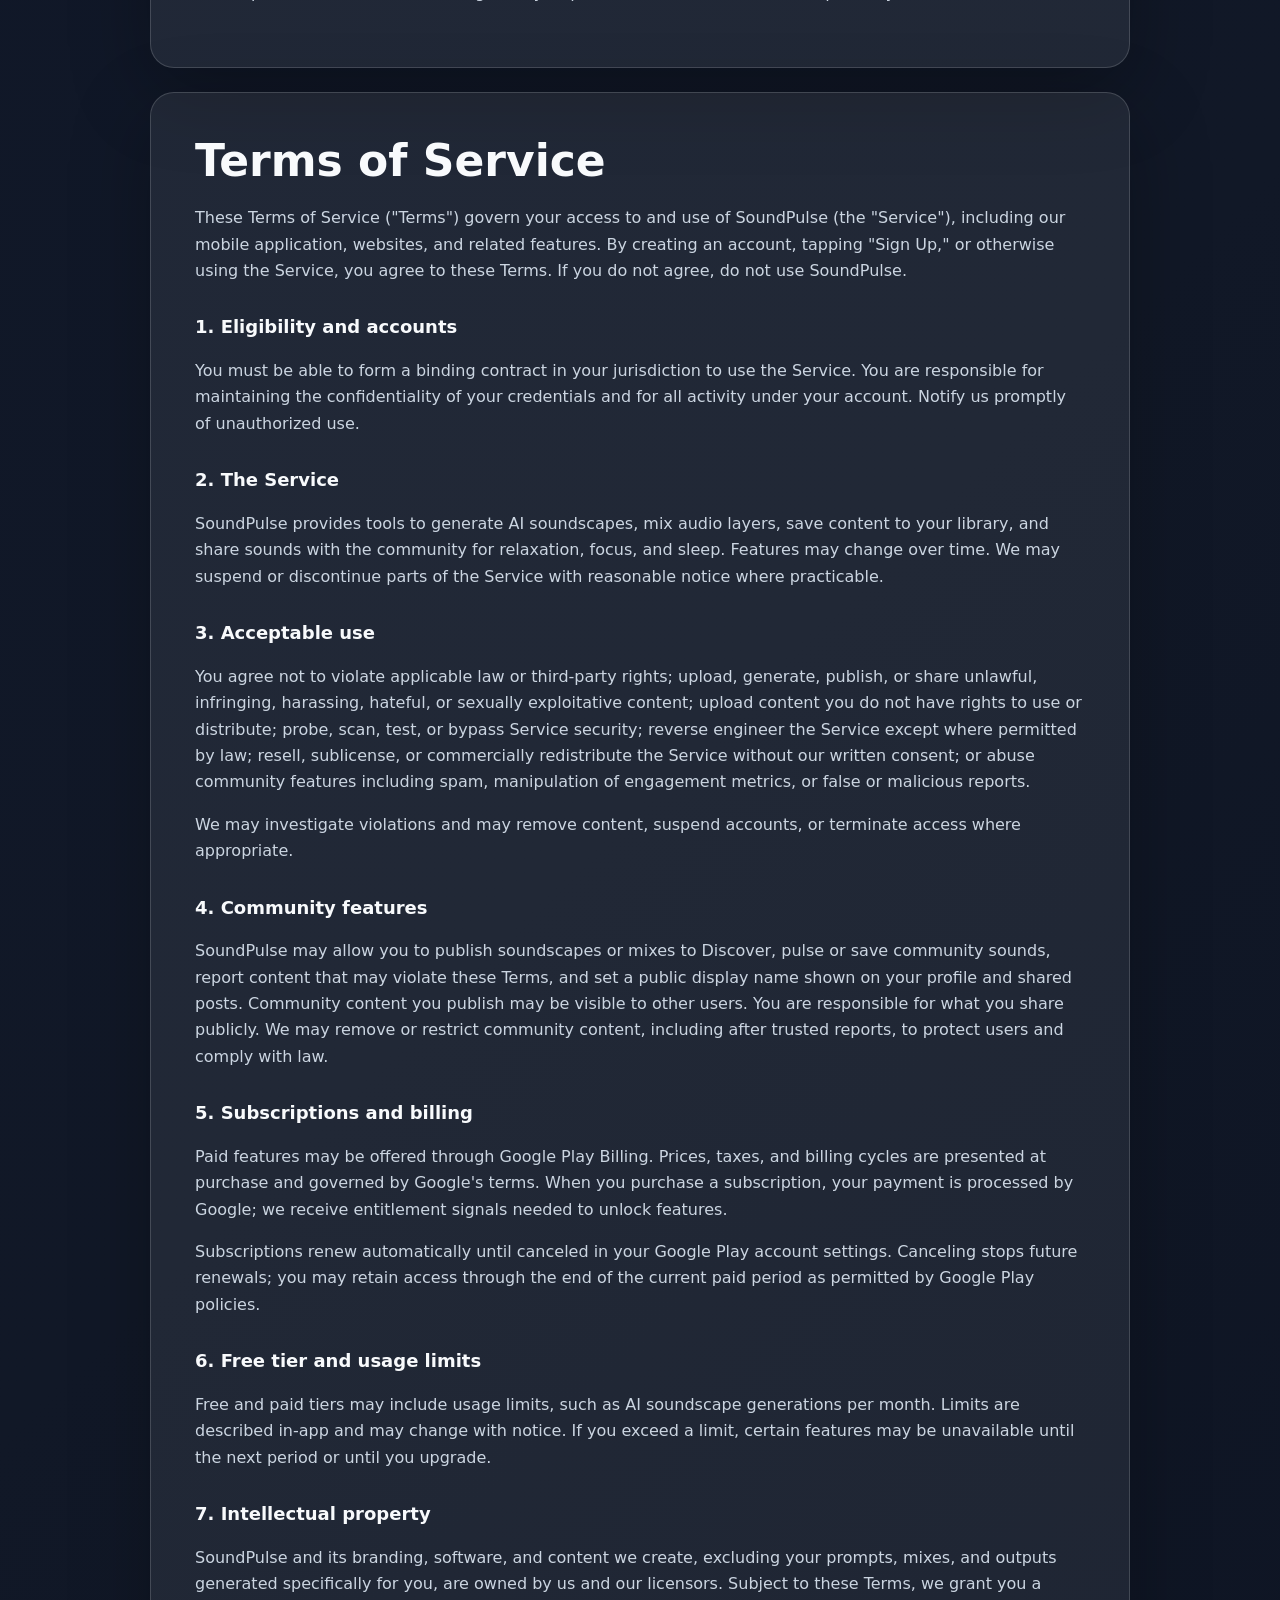
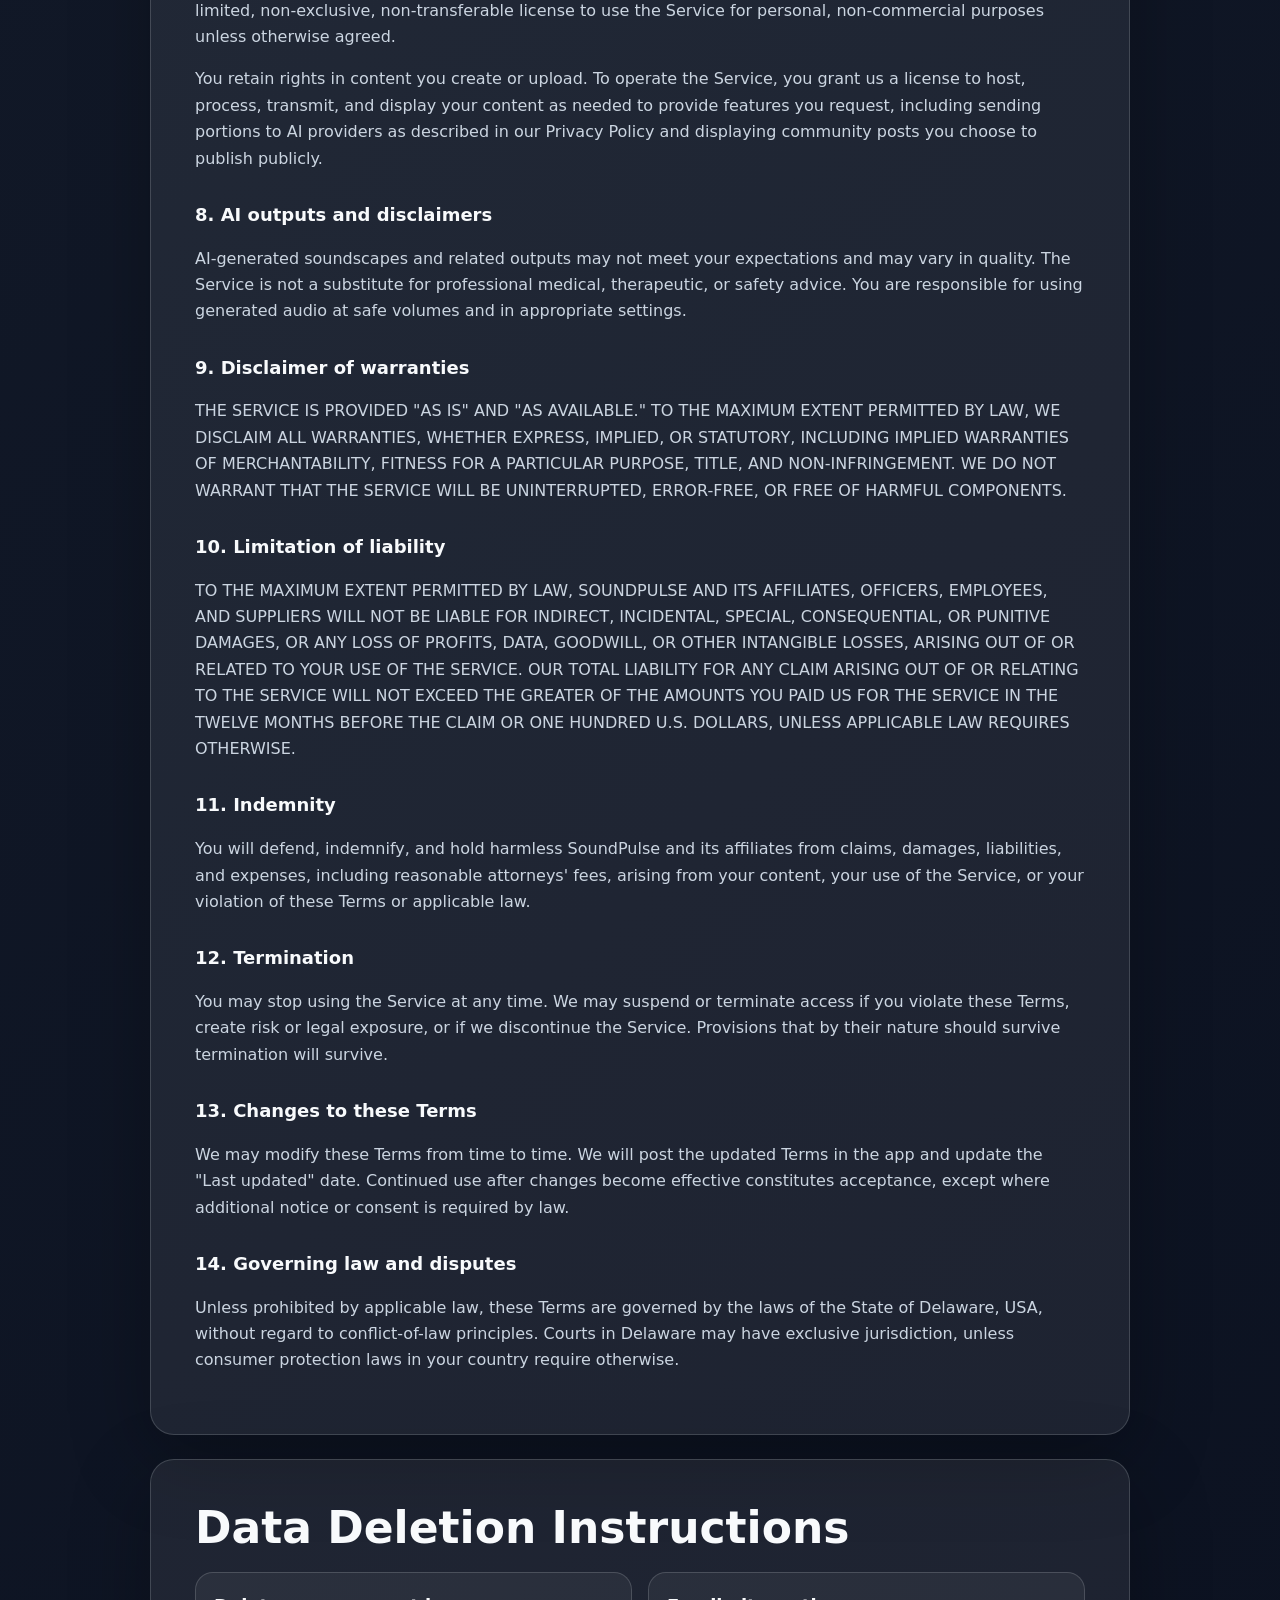
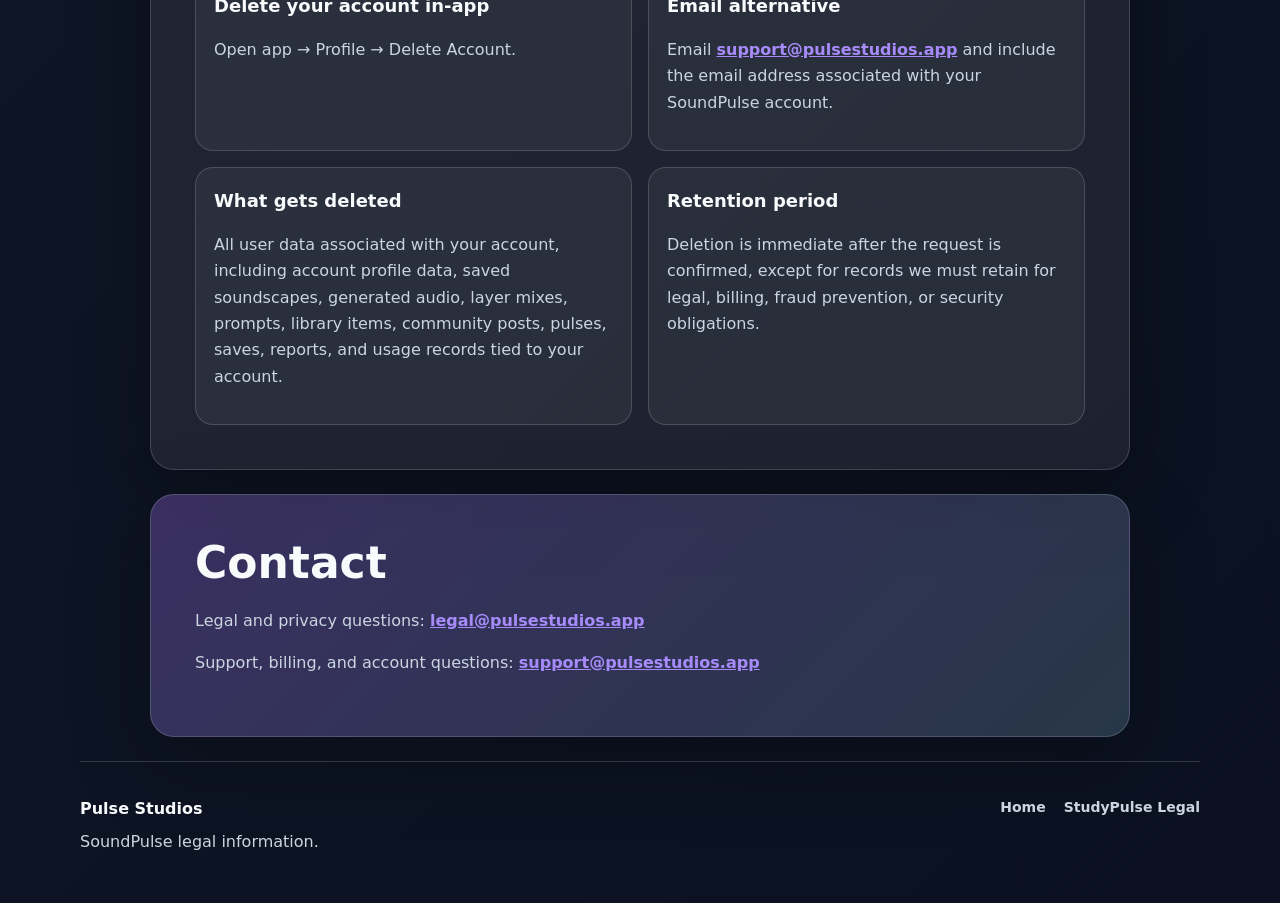
==== commit b7b8e047: "Add app logos to website cards" ====
--- a/soundpulse-legal.html
+++ b/soundpulse-legal.html
@@ -30,7 +30,10 @@
 
   <main class="legal-main">
     <section class="hero legal-hero">
-      <p class="eyebrow">SoundPulse</p>
+      <div class="legal-app-heading">
+        <img class="legal-app-logo" src="images/soundpulse-logo.png" alt="SoundPulse logo" width="58" height="58">
+        <p class="eyebrow">SoundPulse</p>
+      </div>
       <h1>Privacy, Terms, and Data Deletion</h1>
       <p class="hero-copy">Legal information for the SoundPulse mobile application and related services.</p>
       <p class="muted">Last updated: May 2026</p>
--- a/styles.css
+++ b/styles.css
@@ -297,10 +297,12 @@
 .app-card {
   display: flex;
   min-height: 390px;
+  align-items: center;
   flex-direction: column;
   justify-content: space-between;
   gap: 24px;
   padding: 24px;
+  text-align: center;
 }
 
 .app-card h3 {
@@ -318,12 +320,27 @@
 
 .app-icon {
   display: grid;
-  width: 58px;
-  height: 58px;
+  width: 100px;
+  height: 100px;
   place-items: center;
-  border-radius: 18px;
-  color: var(--text);
+  border: 1px solid rgba(248, 250, 252, 0.18);
+  border-radius: 20px;
+  color: var(--text);
+  box-shadow: 0 20px 44px rgba(0, 0, 0, 0.34);
+  font-size: 15px;
   font-weight: 900;
+}
+
+.app-logo {
+  display: block;
+  width: 100px;
+  height: 100px;
+  border: 1px solid rgba(248, 250, 252, 0.18);
+  border-radius: 20px;
+  object-fit: cover;
+  box-shadow:
+    0 22px 46px rgba(0, 0, 0, 0.36),
+    0 0 0 8px rgba(248, 250, 252, 0.04);
 }
 
 .app-icon.study {
@@ -341,6 +358,7 @@
 .card-actions {
   gap: 10px;
   flex-wrap: wrap;
+  justify-content: center;
 }
 
 .status-pill {
@@ -364,6 +382,29 @@
   padding-bottom: 40px;
 }
 
+.legal-app-heading {
+  display: flex;
+  align-items: center;
+  gap: 14px;
+  margin-bottom: 18px;
+}
+
+.legal-app-heading .eyebrow {
+  margin: 0;
+}
+
+.legal-app-logo {
+  display: block;
+  width: 58px;
+  height: 58px;
+  border: 1px solid rgba(248, 250, 252, 0.18);
+  border-radius: 14px;
+  object-fit: cover;
+  box-shadow:
+    0 16px 34px rgba(0, 0, 0, 0.34),
+    0 0 0 6px rgba(248, 250, 252, 0.04);
+}
+
 .legal-hero h1 {
   font-size: clamp(38px, 6.5vw, 68px);
 }
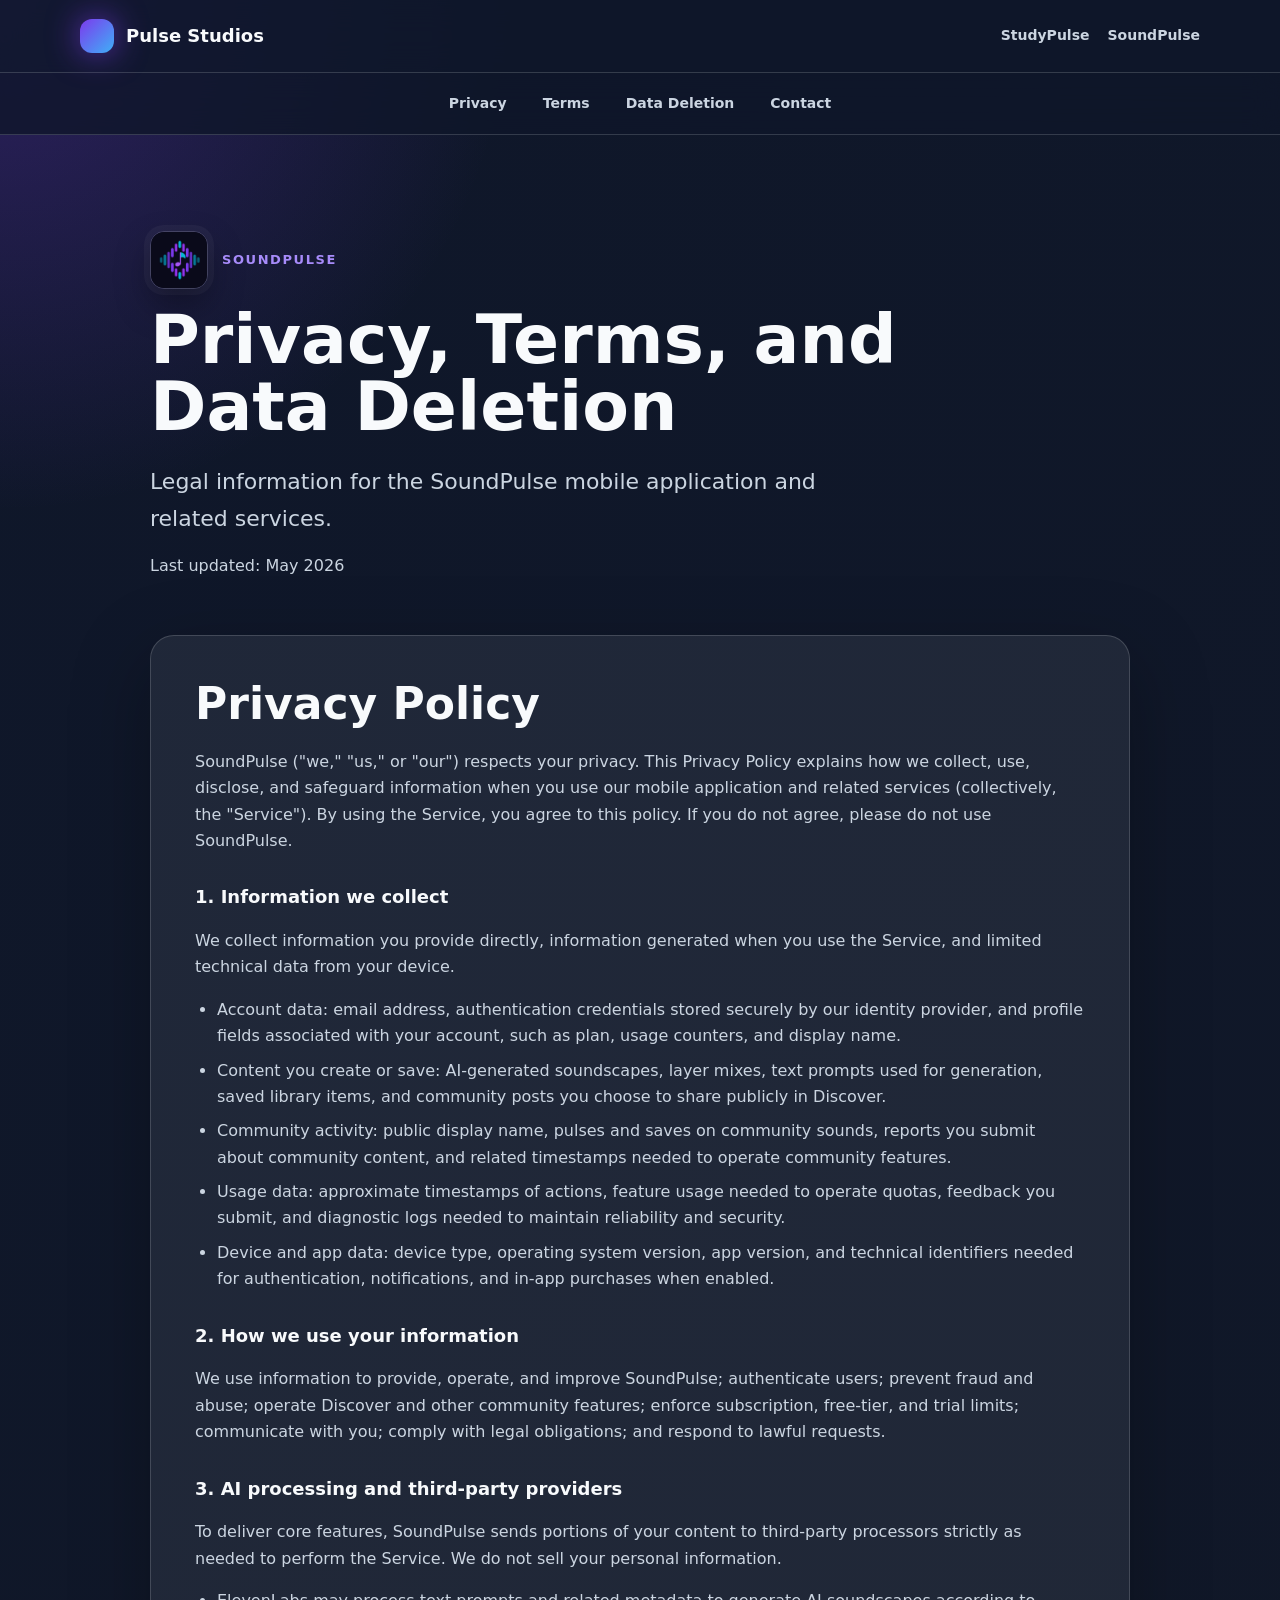
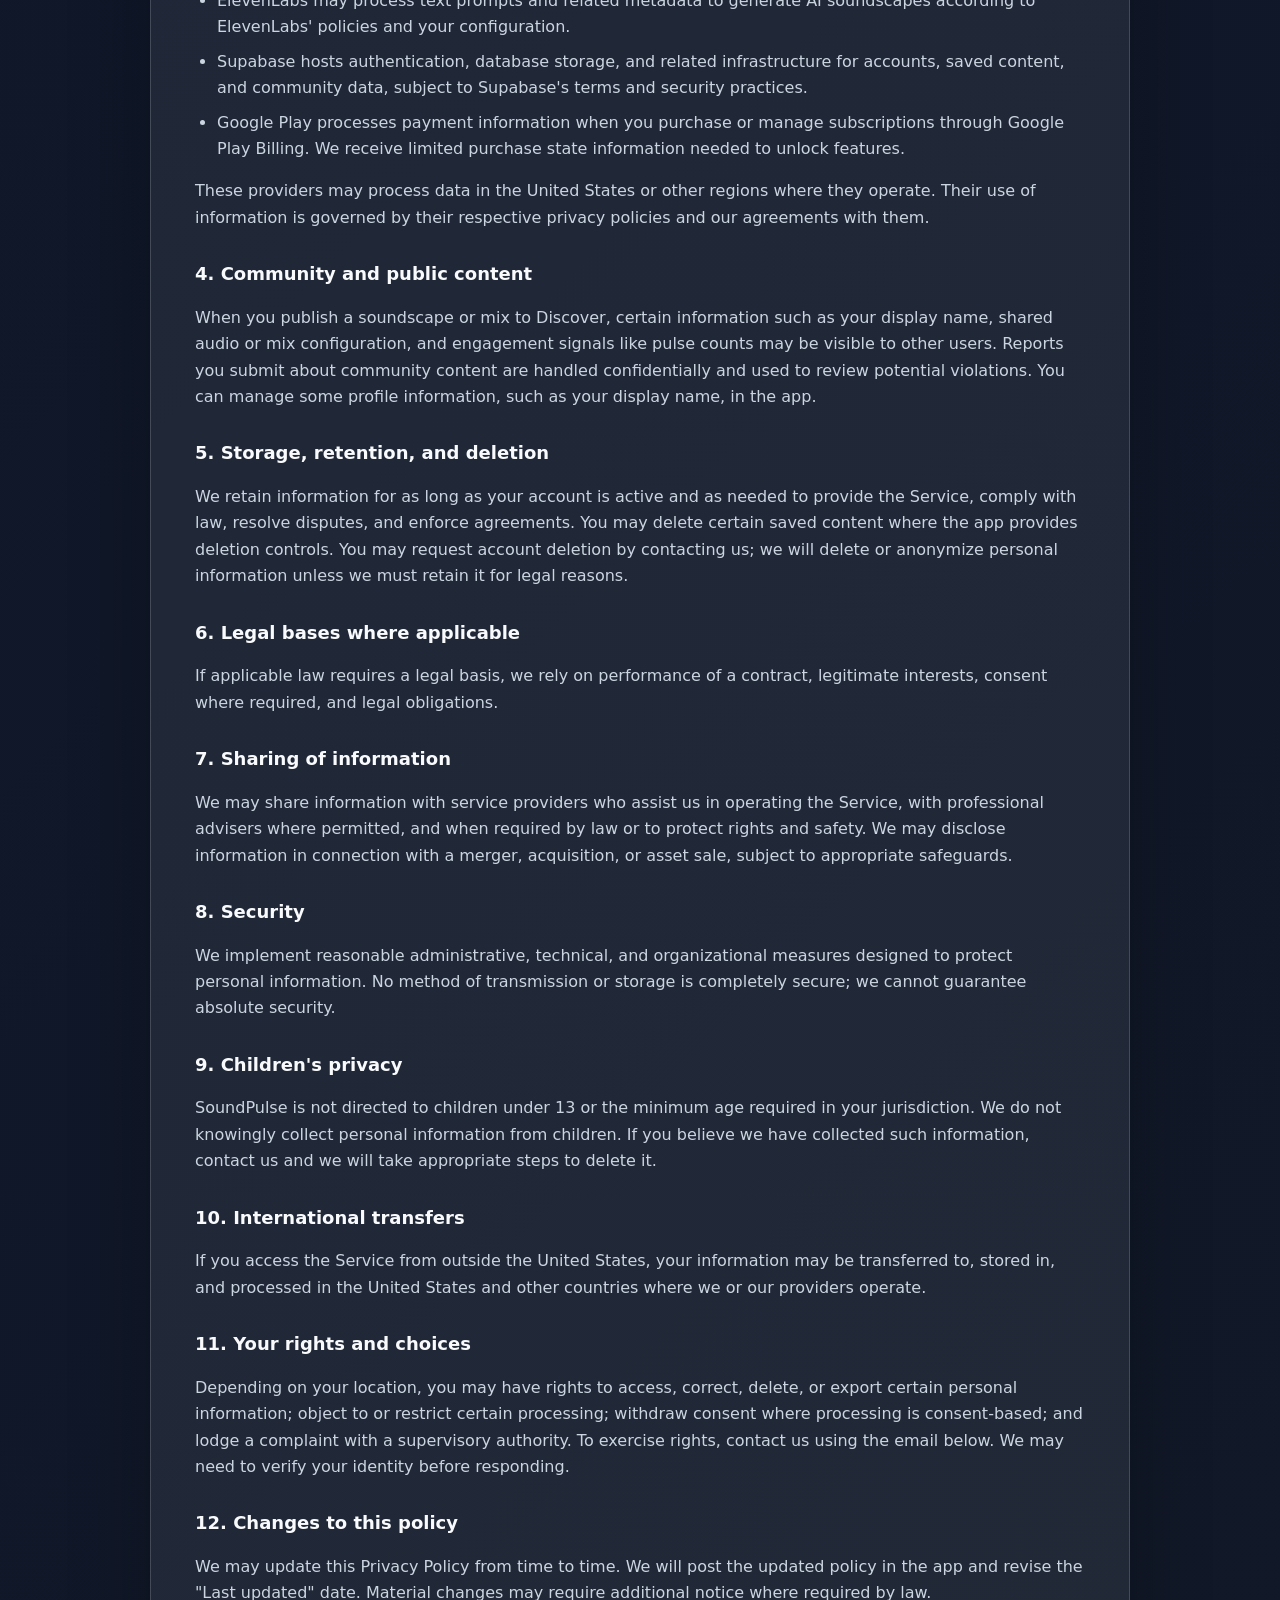
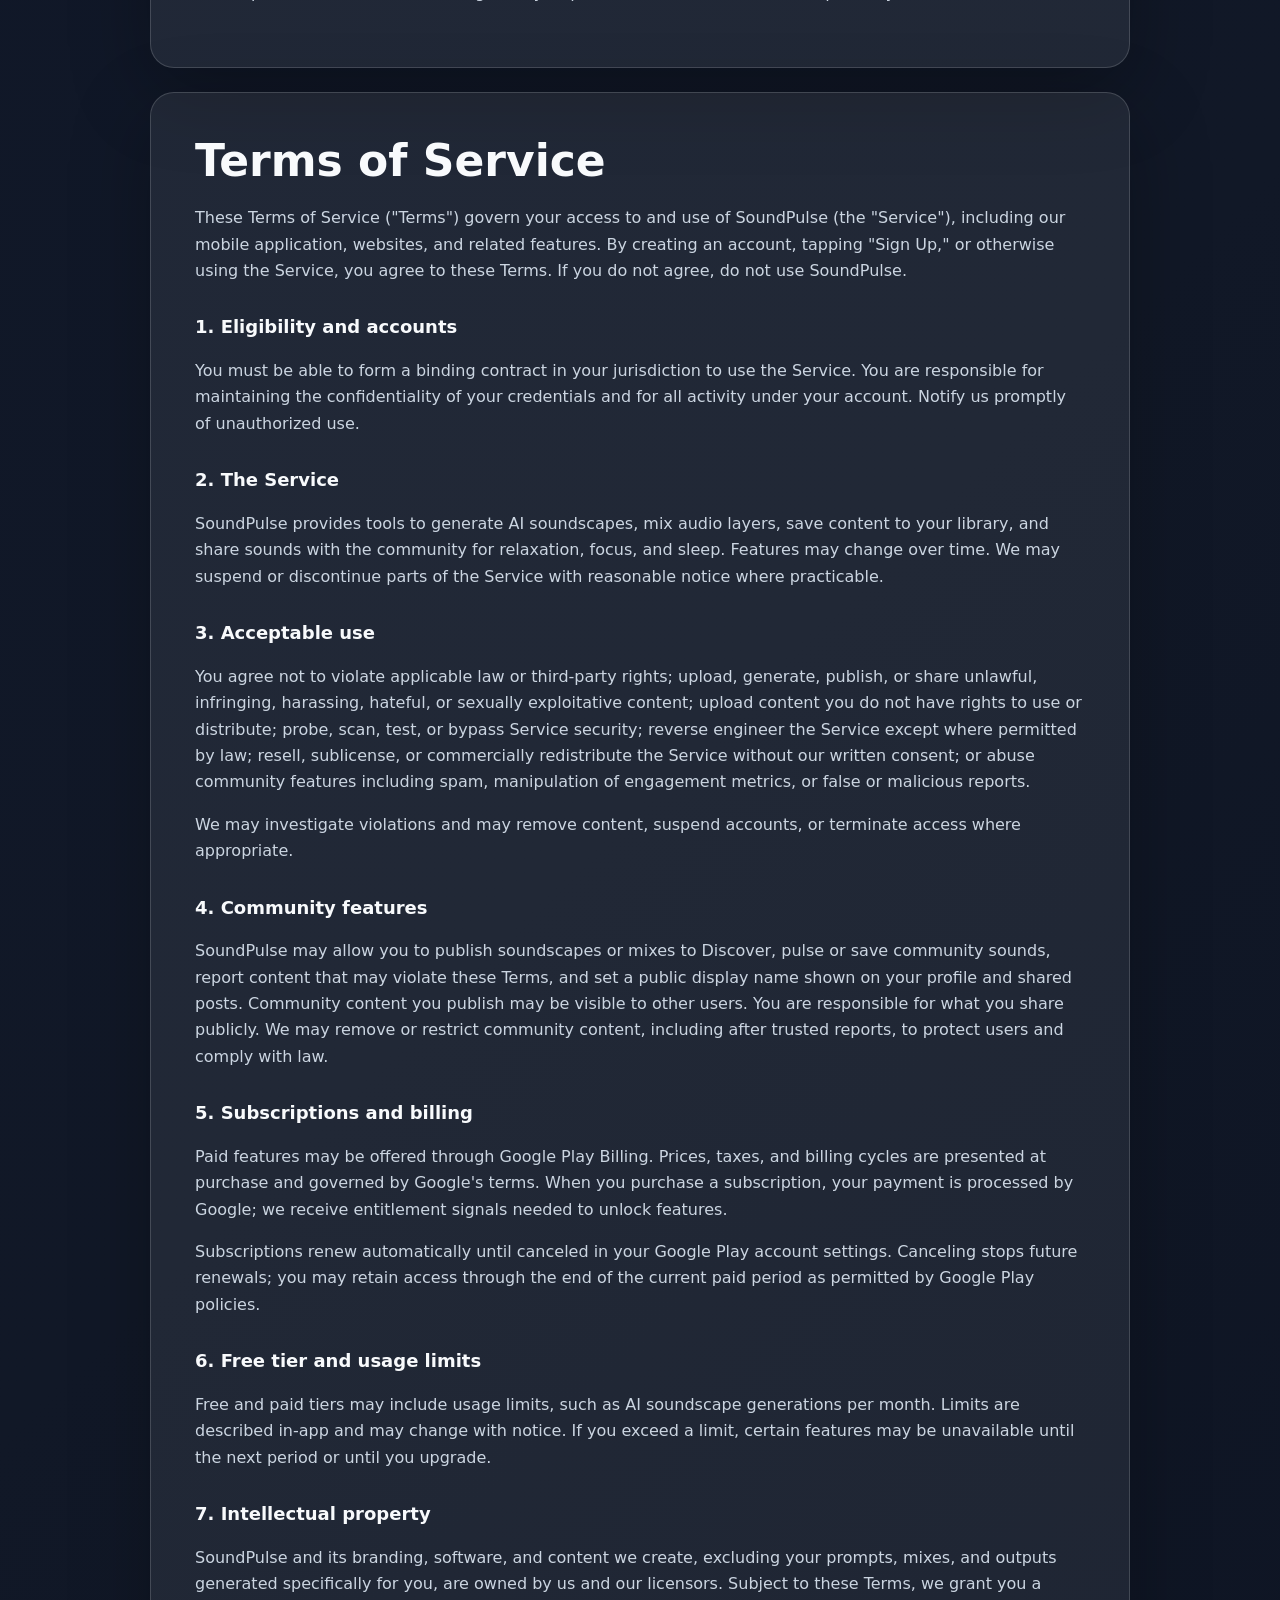
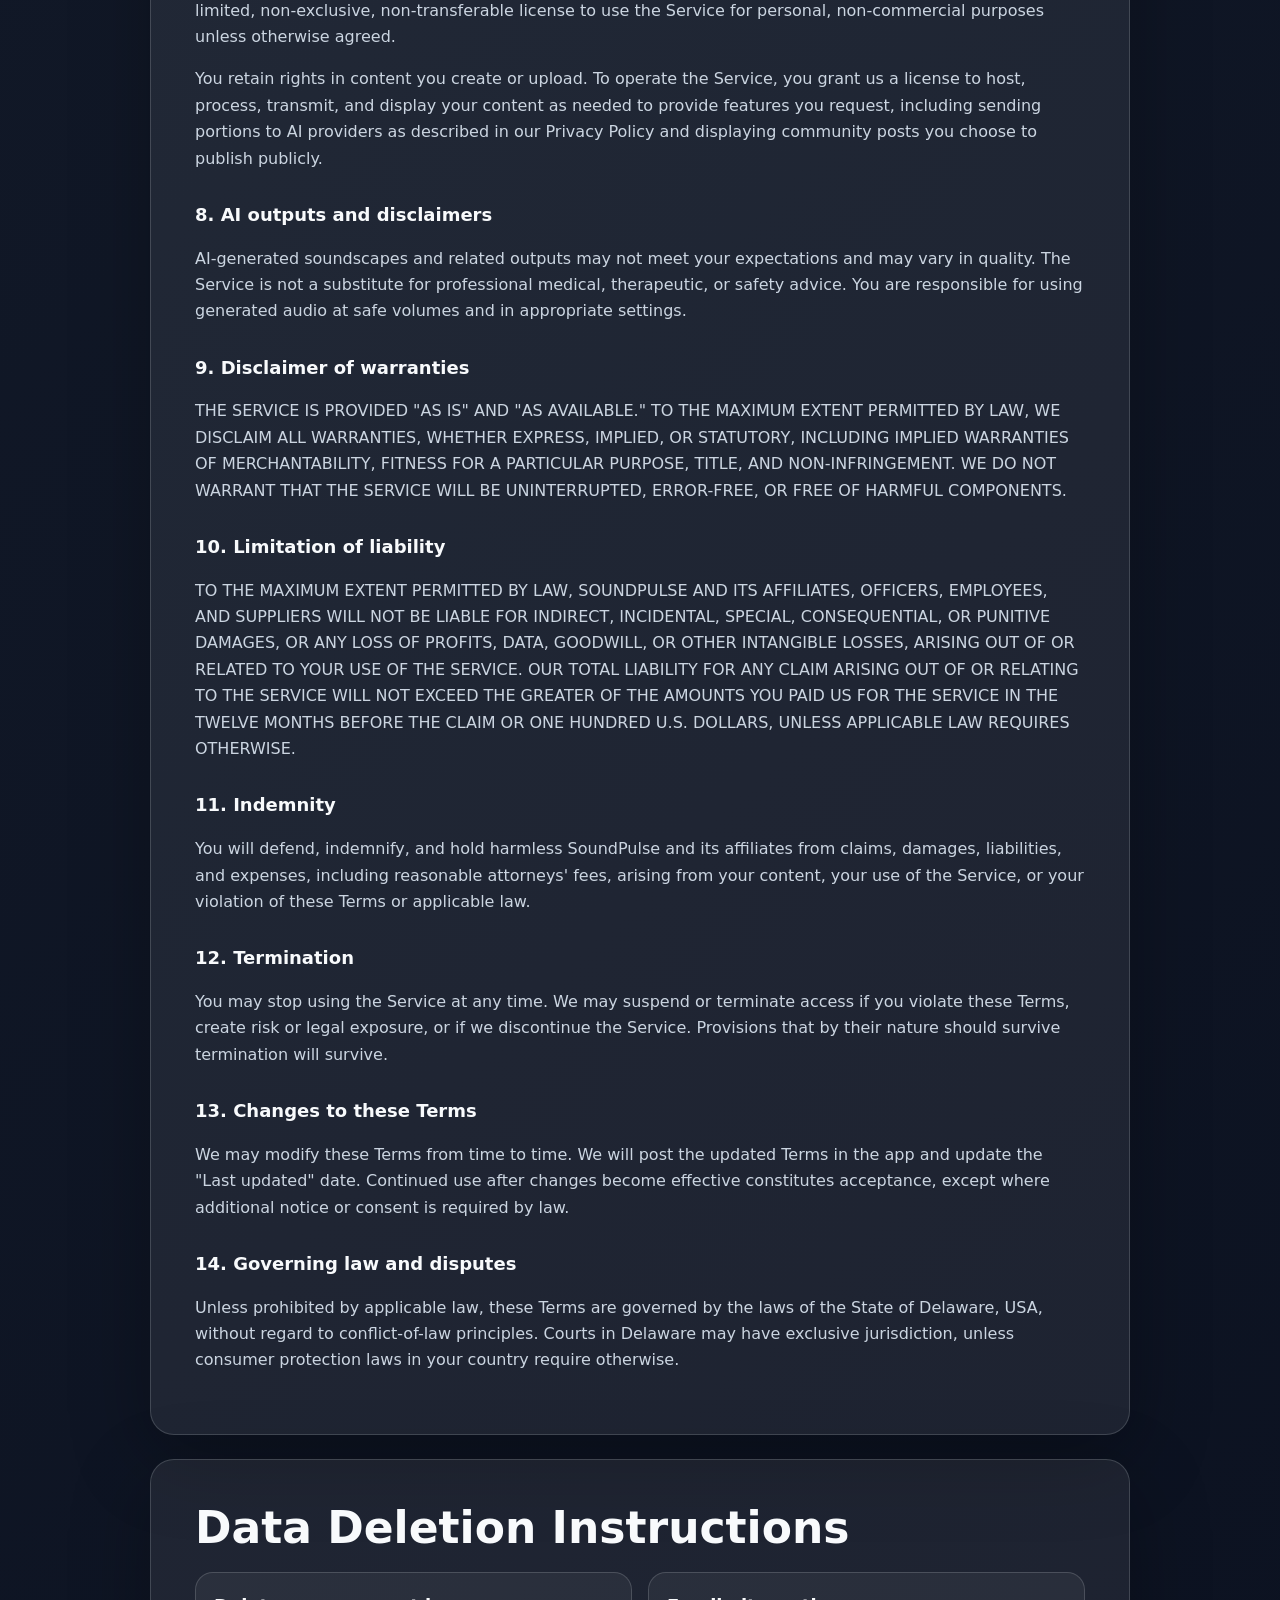
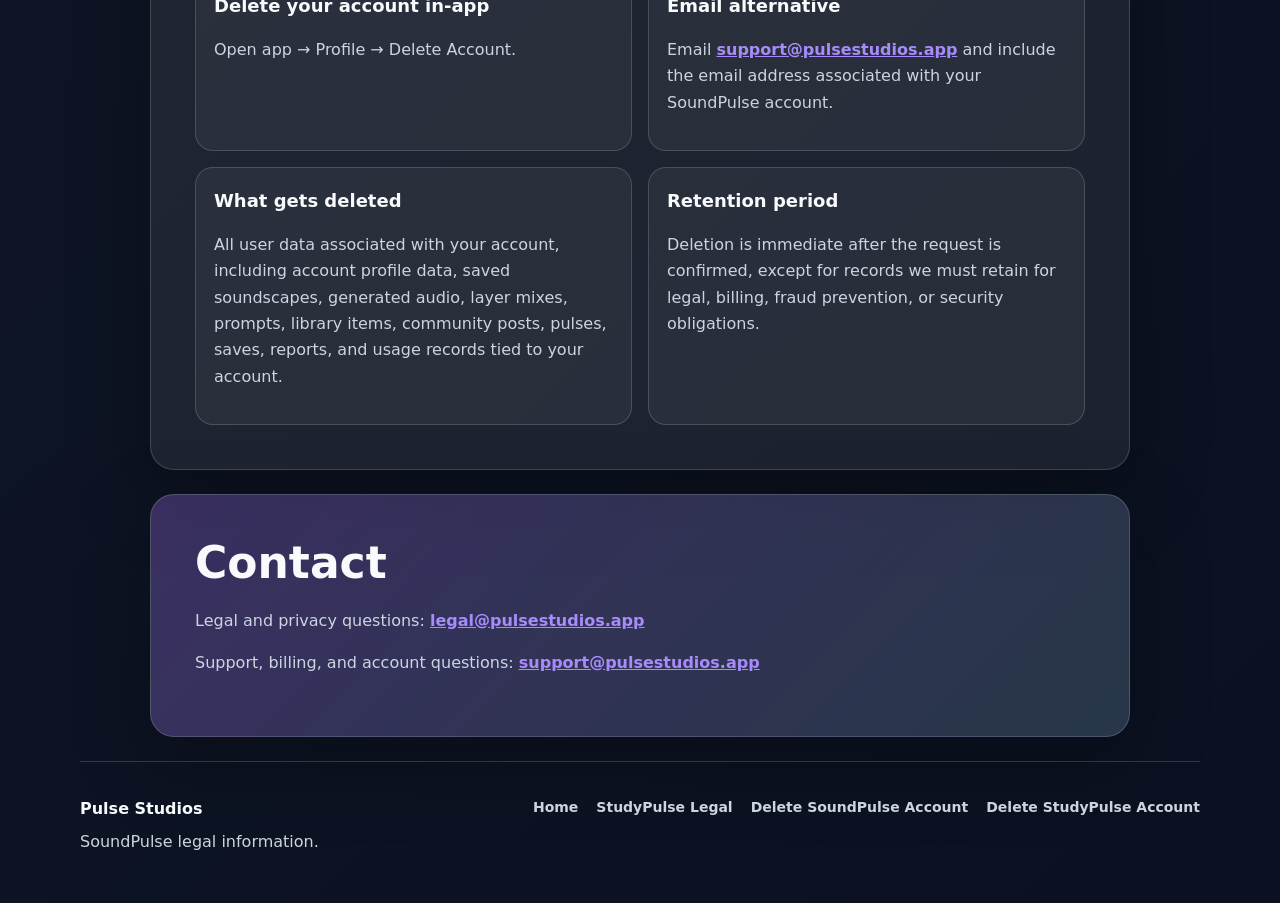
==== commit 9c2e1105: "Add account deletion request pages" ====
--- a/soundpulse-legal.html
+++ b/soundpulse-legal.html
@@ -196,6 +196,8 @@
     <div class="footer-links">
       <a href="index.html">Home</a>
       <a href="studypulse-legal.html">StudyPulse Legal</a>
+      <a href="soundpulse/delete-account/">Delete SoundPulse Account</a>
+      <a href="studypulse/delete-account/">Delete StudyPulse Account</a>
     </div>
   </footer>
 </body>
--- a/styles.css
+++ b/styles.css
@@ -424,6 +424,10 @@
   padding-left: 22px;
 }
 
+.legal-section ol {
+  padding-left: 22px;
+}
+
 .legal-section li + li {
   margin-top: 8px;
 }
@@ -449,6 +453,84 @@
   background:
     linear-gradient(135deg, rgba(124, 58, 237, 0.22), rgba(56, 189, 248, 0.08)),
     var(--surface-strong);
+}
+
+.deletion-main .legal-hero {
+  padding-bottom: 30px;
+}
+
+.request-grid {
+  display: grid;
+  grid-template-columns: minmax(0, 0.9fr) minmax(320px, 1fr);
+  gap: 18px;
+  align-items: start;
+}
+
+.request-form {
+  display: grid;
+  gap: 14px;
+  border: 1px solid var(--border);
+  border-radius: 20px;
+  padding: 20px;
+  background: rgba(15, 23, 42, 0.52);
+}
+
+.request-form h3 {
+  margin-top: 0;
+}
+
+.request-form label {
+  display: grid;
+  gap: 7px;
+  color: var(--text);
+  font-size: 14px;
+  font-weight: 800;
+}
+
+.request-form input,
+.request-form select,
+.request-form textarea {
+  width: 100%;
+  border: 1px solid var(--border);
+  border-radius: 14px;
+  background: rgba(248, 250, 252, 0.09);
+  color: var(--text);
+  font: inherit;
+  padding: 12px 14px;
+}
+
+.request-form input[readonly] {
+  color: var(--muted);
+}
+
+.request-form select option {
+  color: #0F172A;
+}
+
+.request-form textarea {
+  min-height: 120px;
+  resize: vertical;
+}
+
+.request-form .button {
+  width: 100%;
+  border: 0;
+  cursor: pointer;
+}
+
+.form-note,
+.form-confirmation {
+  margin: 0;
+  font-size: 14px;
+}
+
+.form-confirmation {
+  border: 1px solid rgba(34, 197, 94, 0.38);
+  border-radius: 16px;
+  padding: 12px 14px;
+  background: rgba(34, 197, 94, 0.12);
+  color: #BBF7D0;
+  font-weight: 800;
 }
 
 .footer {
@@ -467,7 +549,8 @@
 @media (max-width: 900px) {
   .landing-hero,
   .app-grid,
-  .deletion-grid {
+  .deletion-grid,
+  .request-grid {
     grid-template-columns: 1fr;
   }
 
